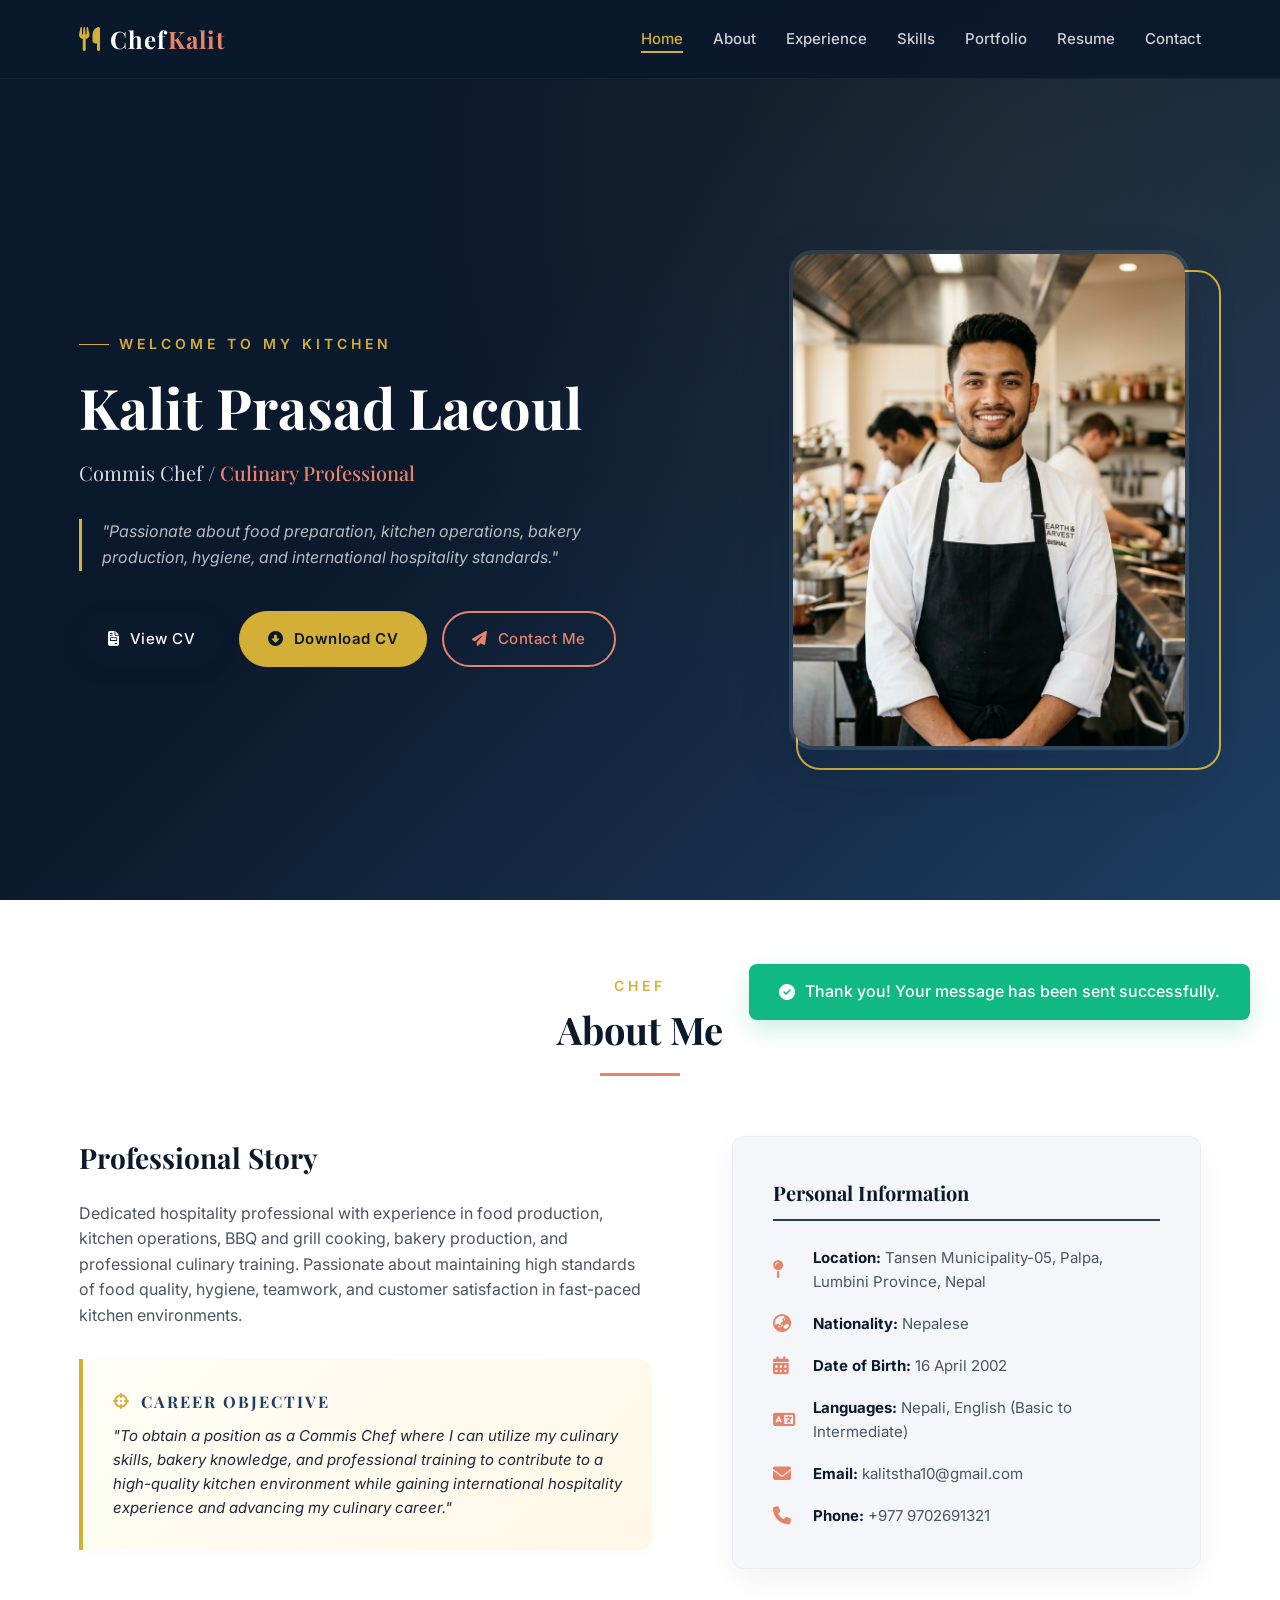
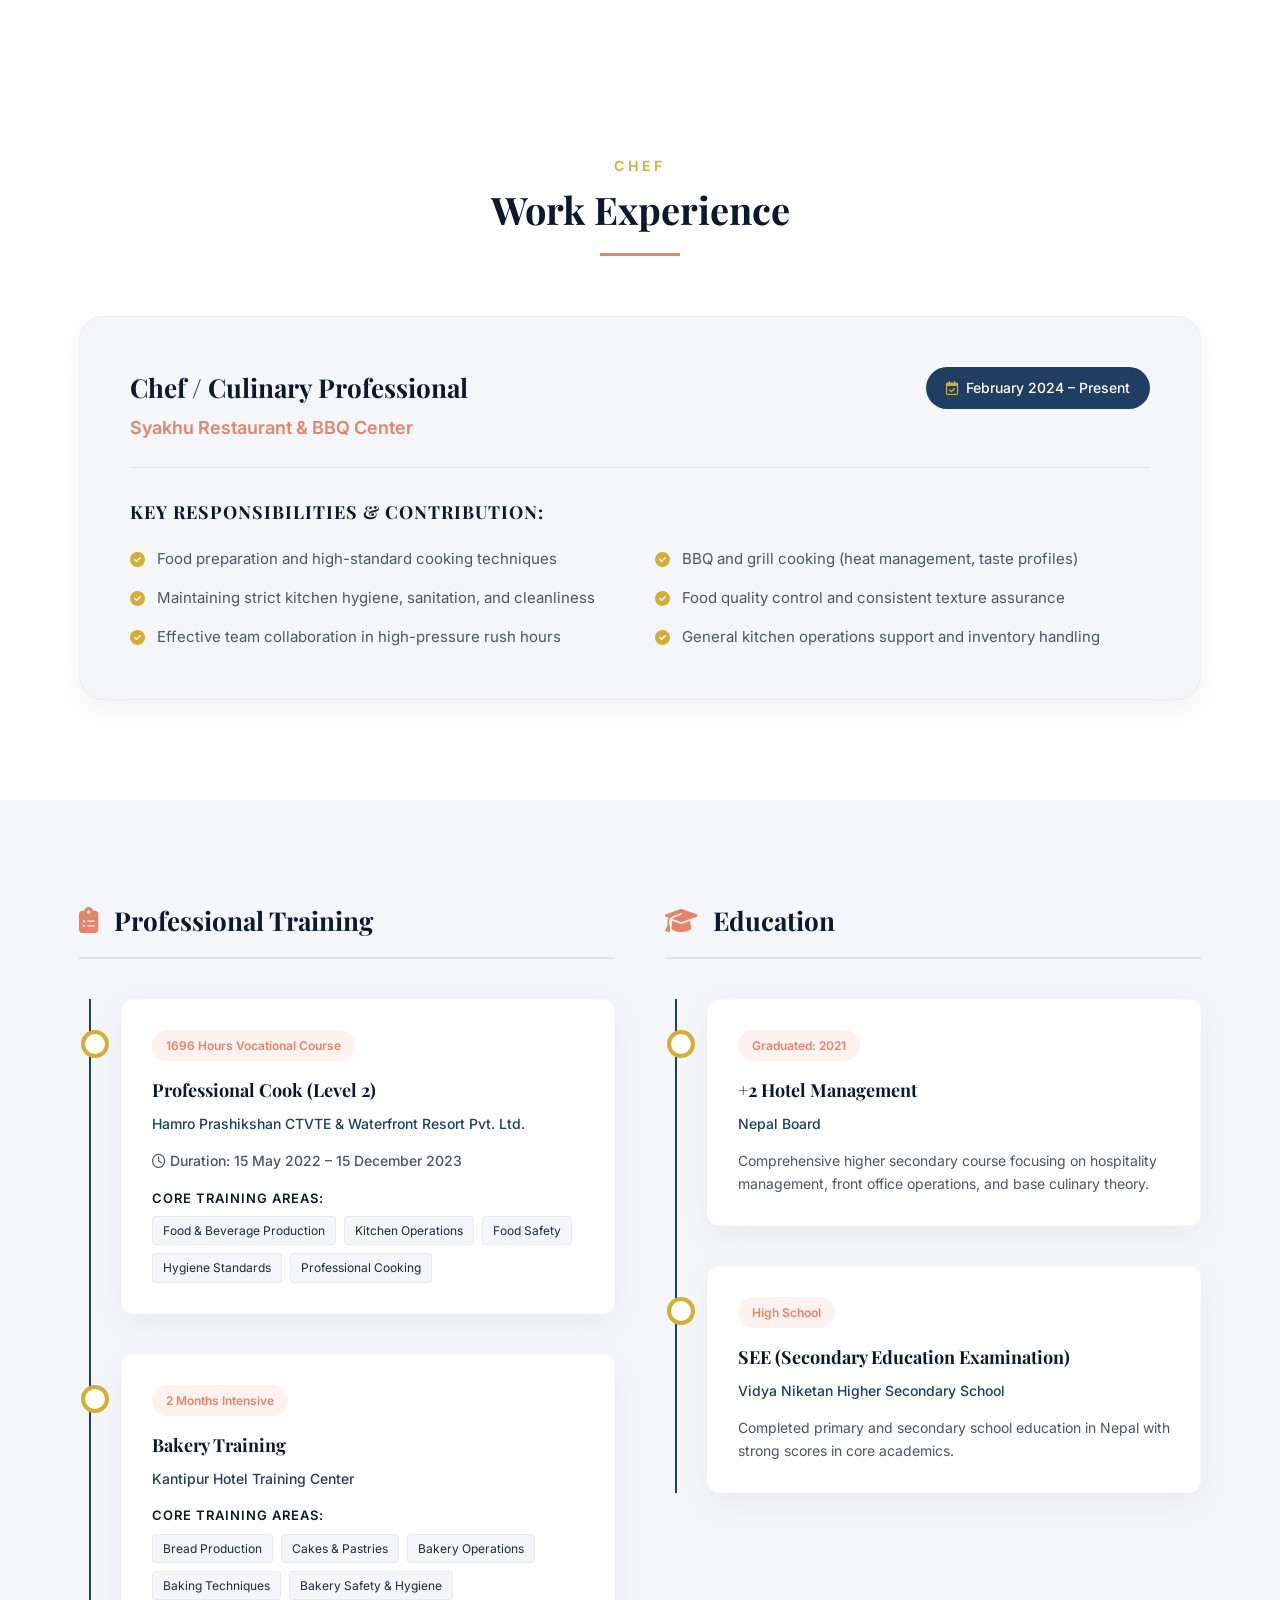
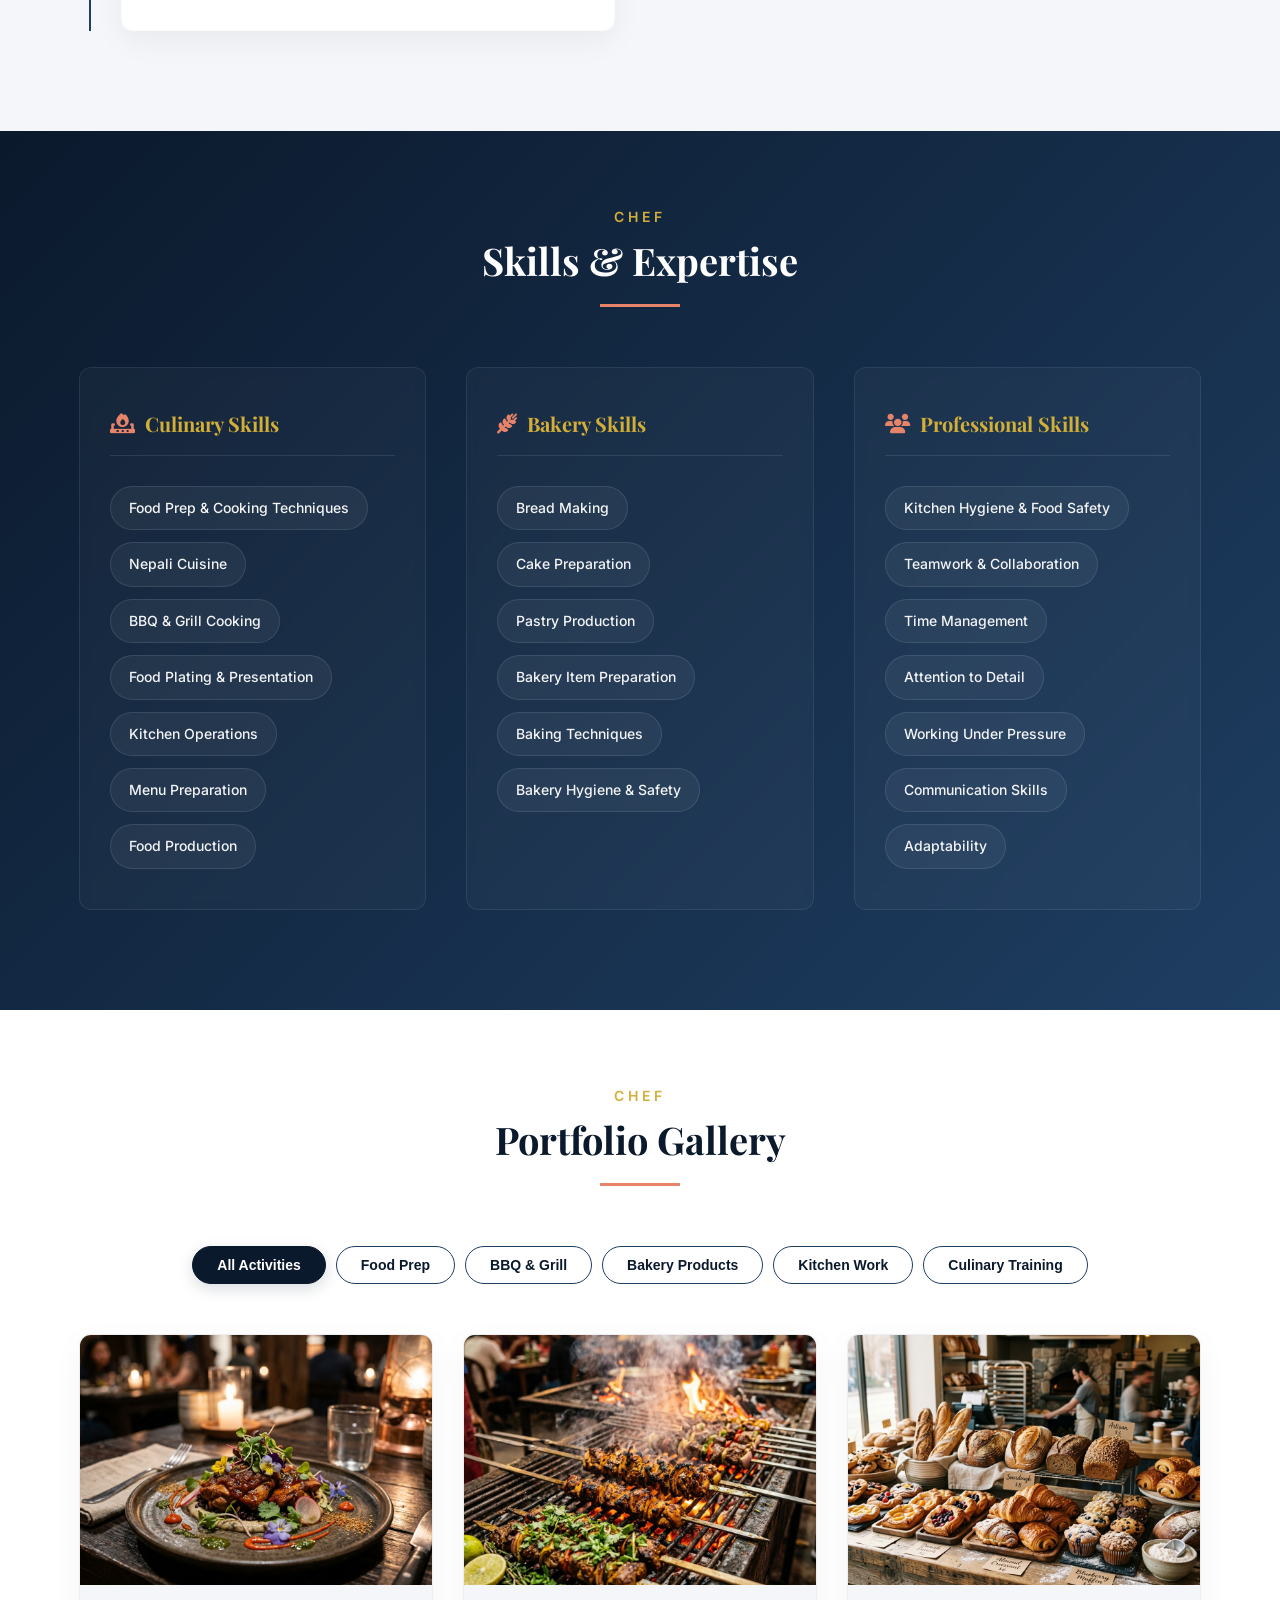
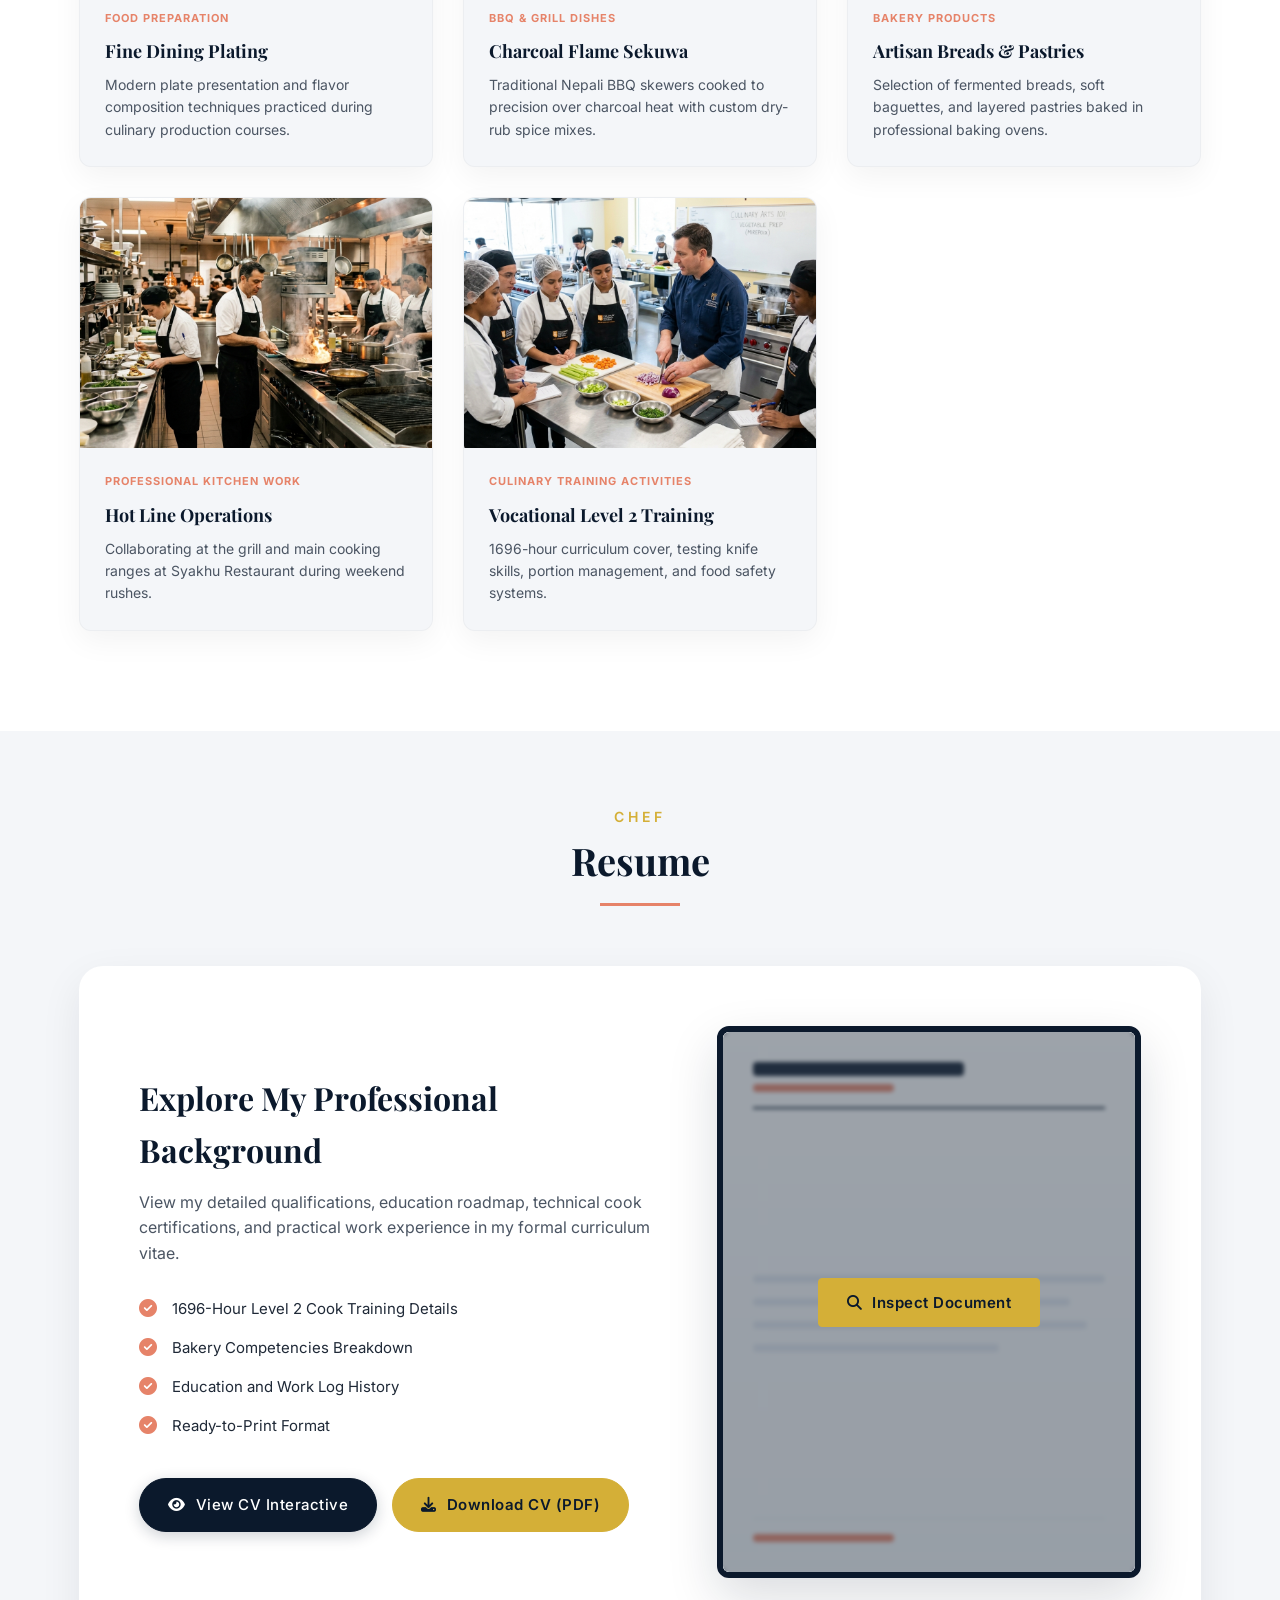
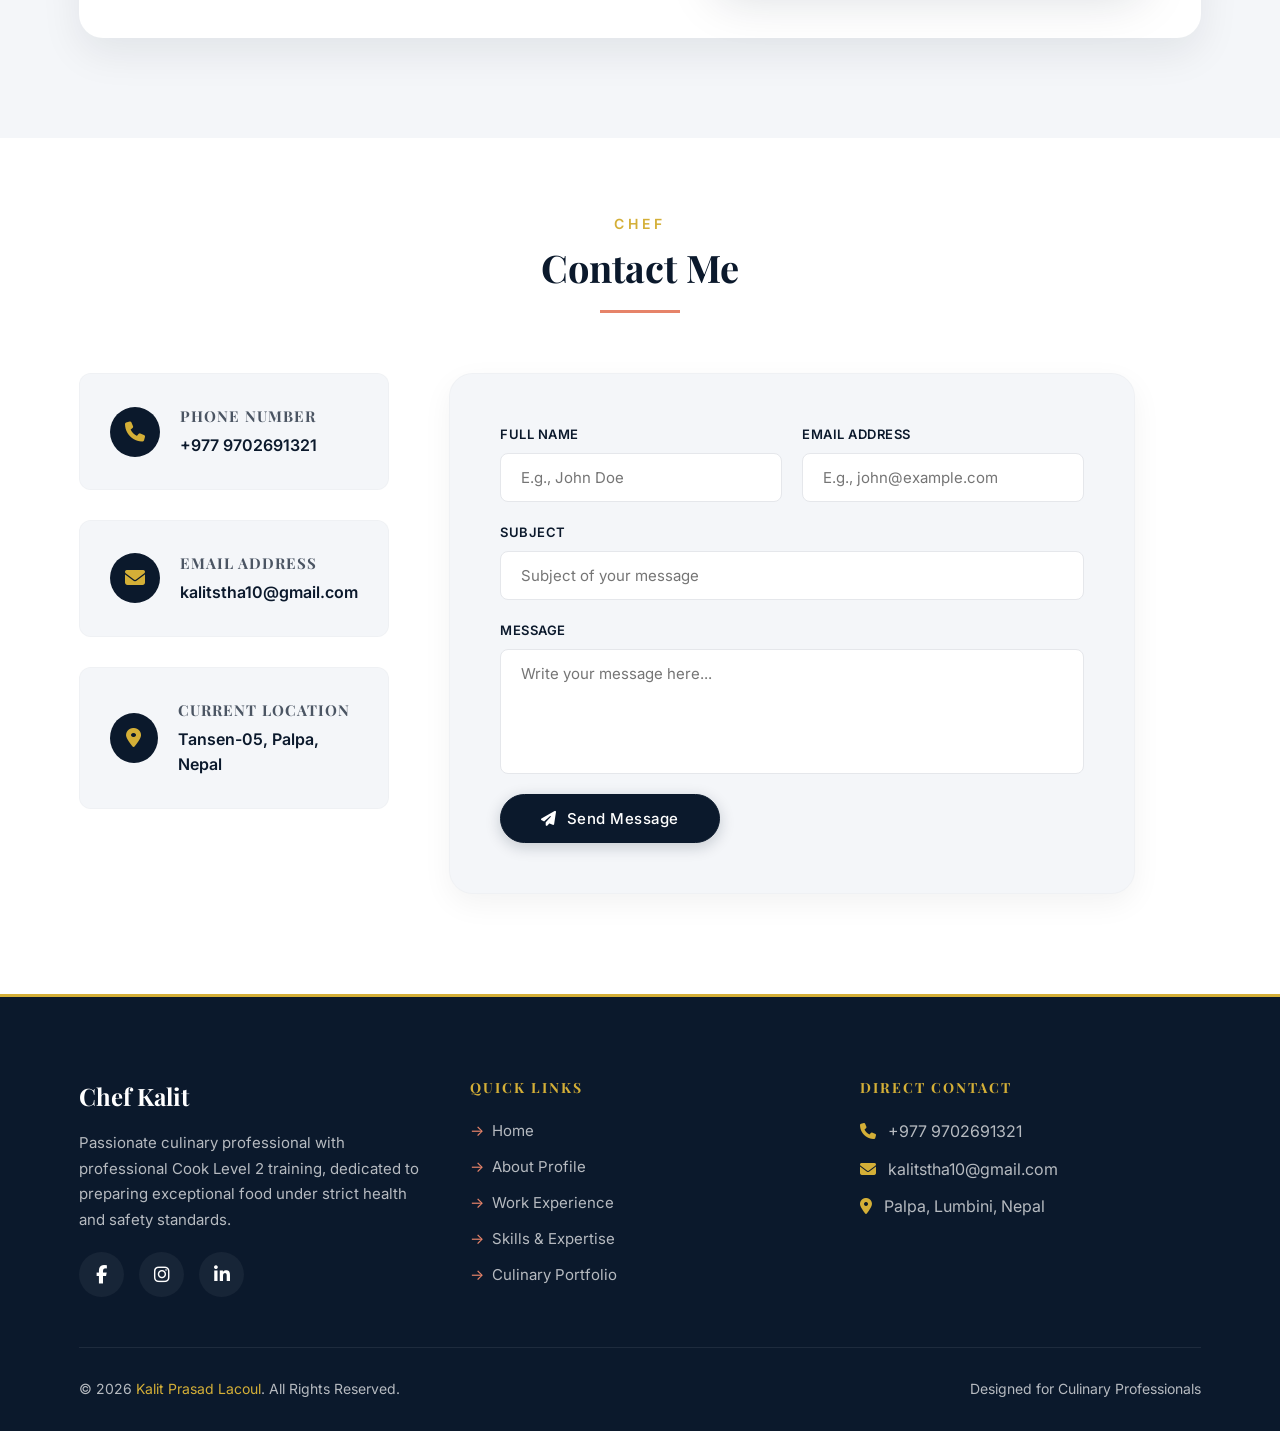
==== index.html @ c0ebe58b "Initial commit - Commis Chef Portfolio website for Kalit Prasad Lacoul" ====
<!DOCTYPE html>
<html lang="en">
<head>
    <meta charset="UTF-8">
    <meta name="viewport" content="width=device-width, initial-scale=1.0">
    <!-- SEO Optimization Meta Tags -->
    <title>Kalit Prasad Lacoul | Commis Chef & Culinary Professional Portfolio</title>
    <meta name="description" content="Official portfolio of Kalit Prasad Lacoul, a professional Commis Chef and Kitchen Trainee based in Nepal. Specialized in kitchen operations, BBQ & grill cooking, bakery production, and international food safety standards.">
    <meta name="keywords" content="Kalit Prasad Lacoul, Commis Chef, Culinary Professional, Kitchen Trainee, Nepal Chef, Bakery Chef, BBQ and Grill, Hamro CTVTE Cook Level 2, Food Safety, Hospitality Nepal">
    <meta name="author" content="Kalit Prasad Lacoul">
    
    <!-- Open Graph for Social Sharing -->
    <meta property="og:title" content="Kalit Prasad Lacoul | Commis Chef Portfolio">
    <meta property="og:description" content="Passionate culinary professional experienced in food production, bakery operations, and kitchen safety. View portfolio and resume.">
    <meta property="og:image" content="assets/chef_portrait.png">
    <meta property="og:type" content="website">

    <!-- Google Fonts -->
    <link rel="preconnect" href="https://fonts.googleapis.com">
    <link rel="preconnect" href="https://fonts.gstatic.com" crossorigin>
    
    <!-- Font Awesome Icons -->
    <link rel="stylesheet" href="https://cdnjs.cloudflare.com/ajax/libs/font-awesome/6.4.0/css/all.min.css">
    
    <!-- Custom CSS -->
    <link rel="stylesheet" href="css/style.css">
</head>
<body>

    <!-- Sticky Navigation Bar -->
    <nav class="navbar" id="navbar">
        <div class="container">
            <a href="#home" class="logo" id="logoLink">
                <i class="fa-solid fa-utensils logo-icon"></i>
                <span class="logo-text">Chef<span>Kalit</span></span>
            </a>
            
            <ul class="nav-menu" id="navMenu">
                <li><a href="#home" class="nav-link active">Home</a></li>
                <li><a href="#about" class="nav-link">About</a></li>
                <li><a href="#experience" class="nav-link">Experience</a></li>
                <li><a href="#skills" class="nav-link">Skills</a></li>
                <li><a href="#portfolio" class="nav-link">Portfolio</a></li>
                <li><a href="#resume" class="nav-link">Resume</a></li>
                <li><a href="#contact" class="nav-link">Contact</a></li>
            </ul>

            <button class="nav-toggle" id="navToggle" aria-label="Toggle Navigation Menu">
                <span></span>
                <span></span>
                <span></span>
            </button>
        </div>
    </nav>

    <!-- Hero Section -->
    <section class="hero-section" id="home">
        <div class="container">
            <div class="hero-grid">
                <div class="hero-content">
                    <span class="hero-tagline">Welcome to my Kitchen</span>
                    <h1>Kalit Prasad Lacoul</h1>
                    <h2 class="hero-subtitle">Commis Chef / <span>Culinary Professional</span></h2>
                    <p class="hero-description">
                        "Passionate about food preparation, kitchen operations, bakery production, hygiene, and international hospitality standards."
                    </p>
                    <div class="btn-group">
                        <button class="btn btn-primary view-cv-btn" id="heroViewCvBtn">
                            <i class="fa-solid fa-file-invoice"></i> View CV
                        </button>
                        <a href="assets/Kalit_Prasad_lacoul_Resume.pdf" class="btn btn-accent" download id="heroDownloadCvBtn">
                            <i class="fa-solid fa-circle-down"></i> Download CV
                        </a>
                        <a href="#contact" class="btn btn-secondary" id="heroContactBtn" style="border-color: var(--accent-orange); color: var(--accent-orange);">
                            <i class="fa-solid fa-paper-plane"></i> Contact Me
                        </a>
                    </div>
                </div>
                <div class="hero-img-wrapper">
                    <div class="hero-img-frame">
                        <img src="assets/chef_portrait.png" alt="Kalit Prasad Lacoul - Commis Chef" id="chefHeroImage">
                    </div>
                    <div class="hero-deco-gold"></div>
                </div>
            </div>
        </div>
    </section>

    <!-- About Me & Objective Section -->
    <section class="about-section section-padding" id="about">
        <div class="container">
            <div class="section-header text-center">
                <h2>About Me</h2>
            </div>
            <div class="about-grid">
                <div class="about-text-content">
                    <h3>Professional Story</h3>
                    <p style="font-size: 16px; color: var(--text-muted); margin-bottom: 20px;">
                        Dedicated hospitality professional with experience in food production, kitchen operations, BBQ and grill cooking, bakery production, and professional culinary training. Passionate about maintaining high standards of food quality, hygiene, teamwork, and customer satisfaction in fast-paced kitchen environments.
                    </p>
                    
                    <!-- Career Objective -->
                    <div class="objective-box" id="careerObjective">
                        <h4><i class="fa-solid fa-crosshairs"></i> Career Objective</h4>
                        <p>
                            "To obtain a position as a Commis Chef where I can utilize my culinary skills, bakery knowledge, and professional training to contribute to a high-quality kitchen environment while gaining international hospitality experience and advancing my culinary career."
                        </p>
                    </div>
                </div>

                <!-- Personal Information Panel -->
                <div class="personal-info-card" id="personalInfoCard">
                    <h4>Personal Information</h4>
                    <ul class="personal-info-list">
                        <li>
                            <i class="fa-solid fa-map-pin"></i>
                            <div>
                                <strong>Location: </strong> 
                                <span>Tansen Municipality-05, Palpa, Lumbini Province, Nepal</span>
                            </div>
                        </li>
                        <li>
                            <i class="fa-solid fa-earth-asia"></i>
                            <div>
                                <strong>Nationality: </strong> 
                                <span>Nepalese</span>
                            </div>
                        </li>
                        <li>
                            <i class="fa-solid fa-calendar-days"></i>
                            <div>
                                <strong>Date of Birth: </strong> 
                                <span>16 April 2002</span>
                            </div>
                        </li>
                        <li>
                            <i class="fa-solid fa-language"></i>
                            <div>
                                <strong>Languages: </strong> 
                                <span>Nepali, English (Basic to Intermediate)</span>
                            </div>
                        </li>
                        <li>
                            <i class="fa-solid fa-envelope"></i>
                            <div>
                                <strong>Email: </strong> 
                                <span><a href="mailto:kalitstha10@gmail.com">kalitstha10@gmail.com</a></span>
                            </div>
                        </li>
                        <li>
                            <i class="fa-solid fa-phone"></i>
                            <div>
                                <strong>Phone: </strong> 
                                <span><a href="tel:+9779702691321">+977 9702691321</a></span>
                            </div>
                        </li>
                    </ul>
                </div>
            </div>
        </div>
    </section>

    <!-- Work Experience Section -->
    <section class="experience-section section-padding" id="experience">
        <div class="container">
            <div class="section-header text-center">
                <h2>Work Experience</h2>
            </div>
            
            <div class="exp-card" id="workExperienceCard">
                <div class="exp-header">
                    <div class="exp-role-info">
                        <h3>Chef / Culinary Professional</h3>
                        <div class="exp-company">Syakhu Restaurant & BBQ Center</div>
                    </div>
                    <div class="exp-date-badge">
                        <i class="fa-regular fa-calendar-check"></i>
                        <span>February 2024 – Present</span>
                    </div>
                </div>
                
                <div class="exp-duties">
                    <h4>Key Responsibilities & Contribution:</h4>
                    <ul class="duties-list">
                        <li>
                            <i class="fa-solid fa-circle-check"></i>
                            <span>Food preparation and high-standard cooking techniques</span>
                        </li>
                        <li>
                            <i class="fa-solid fa-circle-check"></i>
                            <span>BBQ and grill cooking (heat management, taste profiles)</span>
                        </li>
                        <li>
                            <i class="fa-solid fa-circle-check"></i>
                            <span>Maintaining strict kitchen hygiene, sanitation, and cleanliness</span>
                        </li>
                        <li>
                            <i class="fa-solid fa-circle-check"></i>
                            <span>Food quality control and consistent texture assurance</span>
                        </li>
                        <li>
                            <i class="fa-solid fa-circle-check"></i>
                            <span>Effective team collaboration in high-pressure rush hours</span>
                        </li>
                        <li>
                            <i class="fa-solid fa-circle-check"></i>
                            <span>General kitchen operations support and inventory handling</span>
                        </li>
                    </ul>
                </div>
            </div>
        </div>
    </section>

    <!-- Education & Training Timeline Section -->
    <section class="timeline-section section-padding" id="education-training">
        <div class="container">
            <div class="timeline-grid">
                
                <!-- Training Column -->
                <div class="timeline-column" id="trainingColumn">
                    <h3><i class="fa-solid fa-clipboard-list"></i> Professional Training</h3>
                    <div class="timeline-container">
                        
                        <!-- Training Item 1 -->
                        <div class="timeline-card">
                            <span class="timeline-badge">1696 Hours Vocational Course</span>
                            <h4>Professional Cook (Level 2)</h4>
                            <div class="timeline-subhead">Hamro Prashikshan CTVTE & Waterfront Resort Pvt. Ltd.</div>
                            <div class="timeline-body">
                                <p style="margin-bottom: 12px; font-weight: 500;"><i class="fa-regular fa-clock"></i> Duration: 15 May 2022 – 15 December 2023</p>
                                <div class="training-details-title">Core Training Areas:</div>
                                <div class="training-tags">
                                    <span class="training-tag">Food & Beverage Production</span>
                                    <span class="training-tag">Kitchen Operations</span>
                                    <span class="training-tag">Food Safety</span>
                                    <span class="training-tag">Hygiene Standards</span>
                                    <span class="training-tag">Professional Cooking</span>
                                </div>
                            </div>
                        </div>

                        <!-- Training Item 2 -->
                        <div class="timeline-card">
                            <span class="timeline-badge">2 Months Intensive</span>
                            <h4>Bakery Training</h4>
                            <div class="timeline-subhead">Kantipur Hotel Training Center</div>
                            <div class="timeline-body">
                                <div class="training-details-title">Core Training Areas:</div>
                                <div class="training-tags">
                                    <span class="training-tag">Bread Production</span>
                                    <span class="training-tag">Cakes & Pastries</span>
                                    <span class="training-tag">Bakery Operations</span>
                                    <span class="training-tag">Baking Techniques</span>
                                    <span class="training-tag">Bakery Safety & Hygiene</span>
                                </div>
                            </div>
                        </div>

                    </div>
                </div>

                <!-- Education Column -->
                <div class="timeline-column" id="educationColumn">
                    <h3><i class="fa-solid fa-graduation-cap"></i> Education</h3>
                    <div class="timeline-container">
                        
                        <!-- Education Item 1 -->
                        <div class="timeline-card">
                            <span class="timeline-badge">Graduated: 2021</span>
                            <h4>+2 Hotel Management</h4>
                            <div class="timeline-subhead">Nepal Board</div>
                            <div class="timeline-body">
                                Comprehensive higher secondary course focusing on hospitality management, front office operations, and base culinary theory.
                            </div>
                        </div>

                        <!-- Education Item 2 -->
                        <div class="timeline-card">
                            <span class="timeline-badge">High School</span>
                            <h4>SEE (Secondary Education Examination)</h4>
                            <div class="timeline-subhead">Vidya Niketan Higher Secondary School</div>
                            <div class="timeline-body">
                                Completed primary and secondary school education in Nepal with strong scores in core academics.
                            </div>
                        </div>

                    </div>
                </div>

            </div>
        </div>
    </section>

    <!-- Skills Section -->
    <section class="skills-section section-padding" id="skills">
        <div class="container">
            <div class="section-header text-center">
                <h2>Skills & Expertise</h2>
            </div>
            
            <div class="skills-container" id="skillsContainer">
                
                <!-- Culinary Skills -->
                <div class="skills-column">
                    <h3><i class="fa-solid fa-fire-burner"></i> Culinary Skills</h3>
                    <div class="skills-tag-grid">
                        <span class="skill-tag">Food Prep & Cooking Techniques</span>
                        <span class="skill-tag">Nepali Cuisine</span>
                        <span class="skill-tag">BBQ & Grill Cooking</span>
                        <span class="skill-tag">Food Plating & Presentation</span>
                        <span class="skill-tag">Kitchen Operations</span>
                        <span class="skill-tag">Menu Preparation</span>
                        <span class="skill-tag">Food Production</span>
                    </div>
                </div>

                <!-- Bakery Skills -->
                <div class="skills-column">
                    <h3><i class="fa-solid fa-wheat-awn"></i> Bakery Skills</h3>
                    <div class="skills-tag-grid">
                        <span class="skill-tag">Bread Making</span>
                        <span class="skill-tag">Cake Preparation</span>
                        <span class="skill-tag">Pastry Production</span>
                        <span class="skill-tag">Bakery Item Preparation</span>
                        <span class="skill-tag">Baking Techniques</span>
                        <span class="skill-tag">Bakery Hygiene & Safety</span>
                    </div>
                </div>

                <!-- Professional Skills -->
                <div class="skills-column">
                    <h3><i class="fa-solid fa-users"></i> Professional Skills</h3>
                    <div class="skills-tag-grid">
                        <span class="skill-tag">Kitchen Hygiene & Food Safety</span>
                        <span class="skill-tag">Teamwork & Collaboration</span>
                        <span class="skill-tag">Time Management</span>
                        <span class="skill-tag">Attention to Detail</span>
                        <span class="skill-tag">Working Under Pressure</span>
                        <span class="skill-tag">Communication Skills</span>
                        <span class="skill-tag">Adaptability</span>
                    </div>
                </div>

            </div>
        </div>
    </section>

    <!-- Portfolio Gallery Section -->
    <section class="portfolio-section section-padding" id="portfolio">
        <div class="container">
            <div class="section-header text-center">
                <h2>Portfolio Gallery</h2>
            </div>
            
            <!-- Category Filters -->
            <div class="portfolio-filter-buttons" id="portfolioFilter">
                <button class="filter-btn active" data-filter="all">All Activities</button>
                <button class="filter-btn" data-filter="food-prep">Food Prep</button>
                <button class="filter-btn" data-filter="bbq-grill">BBQ & Grill</button>
                <button class="filter-btn" data-filter="bakery">Bakery Products</button>
                <button class="filter-btn" data-filter="kitchen-work">Kitchen Work</button>
                <button class="filter-btn" data-filter="training">Culinary Training</button>
            </div>

            <!-- Portfolio Cards Grid -->
            <div class="portfolio-grid" id="portfolioGrid">
                
                <!-- Card 1: Food Prep -->
                <div class="portfolio-card" data-category="food-prep">
                    <div class="portfolio-img-container">
                        <img src="assets/food_prep.png" alt="Gourmet dish plating demonstration">
                        <div class="portfolio-img-overlay">
                            <a href="#" class="lightbox-trigger"><i class="fa-solid fa-magnifying-glass-plus"></i></a>
                        </div>
                    </div>
                    <div class="portfolio-info">
                        <span class="portfolio-category-badge">Food Preparation</span>
                        <h4>Fine Dining Plating</h4>
                        <p>Modern plate presentation and flavor composition techniques practiced during culinary production courses.</p>
                    </div>
                </div>

                <!-- Card 2: BBQ & Grill -->
                <div class="portfolio-card" data-category="bbq-grill">
                    <div class="portfolio-img-container">
                        <img src="assets/bbq_grill.png" alt="Grilling skewers on open charcoal fire">
                        <div class="portfolio-img-overlay">
                            <a href="#" class="lightbox-trigger"><i class="fa-solid fa-magnifying-glass-plus"></i></a>
                        </div>
                    </div>
                    <div class="portfolio-info">
                        <span class="portfolio-category-badge">BBQ & Grill Dishes</span>
                        <h4>Charcoal Flame Sekuwa</h4>
                        <p>Traditional Nepali BBQ skewers cooked to precision over charcoal heat with custom dry-rub spice mixes.</p>
                    </div>
                </div>

                <!-- Card 3: Bakery Products -->
                <div class="portfolio-card" data-category="bakery">
                    <div class="portfolio-img-container">
                        <img src="assets/bakery.png" alt="Fresh artisan bread selection">
                        <div class="portfolio-img-overlay">
                            <a href="#" class="lightbox-trigger"><i class="fa-solid fa-magnifying-glass-plus"></i></a>
                        </div>
                    </div>
                    <div class="portfolio-info">
                        <span class="portfolio-category-badge">Bakery Products</span>
                        <h4>Artisan Breads & Pastries</h4>
                        <p>Selection of fermented breads, soft baguettes, and layered pastries baked in professional baking ovens.</p>
                    </div>
                </div>

                <!-- Card 4: Kitchen Work -->
                <div class="portfolio-card" data-category="kitchen-work">
                    <div class="portfolio-img-container">
                        <img src="assets/kitchen_work.png" alt="Chefs working in commercial kitchen">
                        <div class="portfolio-img-overlay">
                            <a href="#" class="lightbox-trigger"><i class="fa-solid fa-magnifying-glass-plus"></i></a>
                        </div>
                    </div>
                    <div class="portfolio-info">
                        <span class="portfolio-category-badge">Professional Kitchen Work</span>
                        <h4>Hot Line Operations</h4>
                        <p>Collaborating at the grill and main cooking ranges at Syakhu Restaurant during weekend rushes.</p>
                    </div>
                </div>

                <!-- Card 5: Culinary Training -->
                <div class="portfolio-card" data-category="training">
                    <div class="portfolio-img-container">
                        <img src="assets/training.png" alt="Culinary instruction and training session">
                        <div class="portfolio-img-overlay">
                            <a href="#" class="lightbox-trigger"><i class="fa-solid fa-magnifying-glass-plus"></i></a>
                        </div>
                    </div>
                    <div class="portfolio-info">
                        <span class="portfolio-category-badge">Culinary Training Activities</span>
                        <h4>Vocational Level 2 Training</h4>
                        <p>1696-hour curriculum cover, testing knife skills, portion management, and food safety systems.</p>
                    </div>
                </div>

            </div>
        </div>
    </section>

    <!-- Resume Section -->
    <section class="resume-section section-padding" id="resume">
        <div class="container">
            <div class="section-header text-center">
                <h2>Resume</h2>
            </div>
            
            <div class="resume-card" id="resumeCTA">
                <div class="resume-promo-text">
                    <h3>Explore My Professional Background</h3>
                    <p>
                        View my detailed qualifications, education roadmap, technical cook certifications, and practical work experience in my formal curriculum vitae.
                    </p>
                    <ul class="resume-promo-bullets">
                        <li><i class="fa-solid fa-circle-check"></i> 1696-Hour Level 2 Cook Training Details</li>
                        <li><i class="fa-solid fa-circle-check"></i> Bakery Competencies Breakdown</li>
                        <li><i class="fa-solid fa-circle-check"></i> Education and Work Log History</li>
                        <li><i class="fa-solid fa-circle-check"></i> Ready-to-Print Format</li>
                    </ul>
                    <div class="btn-group">
                        <button class="btn btn-primary view-cv-btn" id="resumeViewBtn">
                            <i class="fa-solid fa-eye"></i> View CV Interactive
                        </button>
                        <a href="assets/Kalit_Prasad_lacoul_Resume.pdf" class="btn btn-accent" download id="resumeDownloadBtn">
                            <i class="fa-solid fa-download"></i> Download CV (PDF)
                        </a>
                    </div>
                </div>
                <div class="resume-mockup-wrapper">
                    <div class="resume-mockup-bg">
                        <div class="mockup-header">
                            <div class="line-large"></div>
                            <div class="line-small"></div>
                        </div>
                        <div class="mockup-body">
                            <div class="mockup-body-line"></div>
                            <div class="mockup-body-line"></div>
                            <div class="mockup-body-line"></div>
                            <div class="mockup-body-line"></div>
                        </div>
                        <div class="mockup-header" style="border-top: 1px solid #E2E8F0; border-bottom: none; padding-top:15px; padding-bottom:0;">
                            <div class="line-small"></div>
                        </div>
                    </div>
                    <div class="resume-mockup-overlay">
                        <button class="btn btn-accent view-cv-btn" style="border-radius: 4px;" id="resumeOverlayViewBtn">
                            <i class="fa-solid fa-magnifying-glass"></i> Inspect Document
                        </button>
                    </div>
                </div>
            </div>
        </div>
    </section>

    <!-- Contact Section -->
    <section class="contact-section section-padding" id="contact">
        <div class="container">
            <div class="section-header text-center">
                <h2>Contact Me</h2>
            </div>
            
            <div class="contact-grid">
                
                <!-- Contact info cards panel -->
                <div class="contact-info-panel" id="contactInfoPanel">
                    
                    <div class="contact-card">
                        <div class="contact-icon-box"><i class="fa-solid fa-phone"></i></div>
                        <div class="contact-details">
                            <h4>Phone Number</h4>
                            <p><a href="tel:+9779702691321">+977 9702691321</a></p>
                        </div>
                    </div>

                    <div class="contact-card">
                        <div class="contact-icon-box"><i class="fa-solid fa-envelope"></i></div>
                        <div class="contact-details">
                            <h4>Email Address</h4>
                            <p><a href="mailto:kalitstha10@gmail.com">kalitstha10@gmail.com</a></p>
                        </div>
                    </div>

                    <div class="contact-card">
                        <div class="contact-icon-box"><i class="fa-solid fa-location-dot"></i></div>
                        <div class="contact-details">
                            <h4>Current Location</h4>
                            <p>Tansen-05, Palpa, Nepal</p>
                        </div>
                    </div>

                </div>

                <!-- Contact Form Wrapper -->
                <div class="contact-form-wrapper" id="contactFormWrapper">
                    <form class="contact-form" id="contactForm">
                        <div class="form-row">
                            <div class="form-group">
                                <label for="formName">Full Name</label>
                                <input type="text" id="formName" name="name" class="form-control" placeholder="E.g., John Doe" required>
                            </div>
                            <div class="form-group">
                                <label for="formEmail">Email Address</label>
                                <input type="email" id="formEmail" name="email" class="form-control" placeholder="E.g., john@example.com" required>
                            </div>
                        </div>
                        <div class="form-group">
                            <label for="formSubject">Subject</label>
                            <input type="text" id="formSubject" name="subject" class="form-control" placeholder="Subject of your message" required>
                        </div>
                        <div class="form-group">
                            <label for="formMessage">Message</label>
                            <textarea id="formMessage" name="message" class="form-control" rows="5" placeholder="Write your message here..." required></textarea>
                        </div>
                        <button type="submit" class="btn btn-primary" style="align-self: flex-start; padding: 14px 40px;" id="formSubmitBtn">
                            <i class="fa-solid fa-paper-plane"></i> Send Message
                        </button>
                    </form>
                </div>

            </div>
        </div>
    </section>

    <!-- Footer -->
    <footer class="footer">
        <div class="container">
            <div class="footer-grid">
                
                <!-- Col 1: Bio -->
                <div class="footer-col footer-about" id="footerColAbout">
                    <h3>Chef Kalit</h3>
                    <p style="margin-bottom: 20px;">
                        Passionate culinary professional with professional Cook Level 2 training, dedicated to preparing exceptional food under strict health and safety standards.
                    </p>
                    <div class="footer-social-links">
                        <a href="https://www.facebook.com/kalit.chrestha" class="social-icon" target="_blank" aria-label="Facebook"><i class="fa-brands fa-facebook-f"></i></a>
                        <a href="https://www.instagram.com/official_kaalitlacoul?utm_source=ig_web_button_share_sheet&igsh=ZDNlZDc0MzIxNw==" class="social-icon" target="_blank" aria-label="Instagram"><i class="fa-brands fa-instagram"></i></a>
                        <a href="https://linkedin.com" class="social-icon" target="_blank" aria-label="LinkedIn"><i class="fa-brands fa-linkedin-in"></i></a>
                    </div>
                </div>

                <!-- Col 2: Navigation Links -->
                <div class="footer-col" id="footerColLinks">
                    <h4>Quick Links</h4>
                    <ul class="footer-links-list">
                        <li><a href="#home">Home</a></li>
                        <li><a href="#about">About Profile</a></li>
                        <li><a href="#experience">Work Experience</a></li>
                        <li><a href="#skills">Skills & Expertise</a></li>
                        <li><a href="#portfolio">Culinary Portfolio</a></li>
                    </ul>
                </div>

                <!-- Col 3: Contact Info Summary -->
                <div class="footer-col" id="footerColContact">
                    <h4>Direct Contact</h4>
                    <p style="margin-bottom: 12px;"><i class="fa-solid fa-phone" style="color: var(--accent-gold); margin-right: 8px;"></i> +977 9702691321</p>
                    <p style="margin-bottom: 12px;"><i class="fa-solid fa-envelope" style="color: var(--accent-gold); margin-right: 8px;"></i> kalitstha10@gmail.com</p>
                    <p style="margin-bottom: 12px;"><i class="fa-solid fa-location-dot" style="color: var(--accent-gold); margin-right: 8px;"></i> Palpa, Lumbini, Nepal</p>
                </div>

            </div>
            
            <!-- Bottom Bar -->
            <div class="footer-copyright">
                <p>&copy; 2026 <span>Kalit Prasad Lacoul</span>. All Rights Reserved.</p>
                <p>Designed for Culinary Professionals</p>
            </div>
        </div>
    </footer>

    <!-- Interactive CV Modal -->
    <div class="modal-overlay" id="cvModal">
        <div class="modal-content-wrapper">
            <div class="modal-header">
                <h3>Curriculum Vitae - Kalit Prasad Lacoul</h3>
                <button class="modal-close-btn" id="closeCvModal" aria-label="Close CV Modal">&times;</button>
            </div>
            <div class="modal-body">
                <iframe src="assets/Kalit_Prasad_lacoul_Resume.pdf" title="CV Resume Viewer"></iframe>
            </div>
        </div>
    </div>

    <!-- Lightbox Modal -->
    <div class="lightbox-modal" id="lightboxModal">
        <span class="lightbox-close">&times;</span>
        <div class="lightbox-content">
            <img src="" alt="" class="lightbox-image">
            <div class="lightbox-caption"></div>
        </div>
    </div>

    <!-- Custom Success Toast Notification -->
    <div class="toast-msg" id="toastMessage">
        <i class="fa-solid fa-circle-check"></i>
        <span>Thank you! Your message has been sent successfully.</span>
    </div>

    <!-- JavaScript Execution -->
    <script src="js/main.js"></script>
</body>
</html>
---- css/style.css ----
/* -------------------------------------------------------------
   Kalit Prasad Lacoul - Culinary Portfolio CSS Stylesheet
   ------------------------------------------------------------- */

/* Google Fonts Import */
@import url('https://fonts.googleapis.com/css2?family=Inter:wght@300;400;500;600;700&family=Playfair+Display:ital,wght@0,500;0,600;0,700;1,400&display=swap');

/* CSS Variables & Design Tokens */
:root {
    --primary-color: #0B192C;     /* Deep Navy Blue */
    --secondary-color: #1E3E62;   /* Slate Blue */
    --accent-gold: #D4AF37;       /* Elegant Gold Accent */
    --accent-orange: #E68369;     /* Warm Terracotta Accent */
    --bg-light: #F4F6F9;          /* Light Creamy/Gray Background */
    --bg-white: #FFFFFF;
    --text-dark: #1F2937;         /* Deep Charcoal for readability */
    --text-muted: #4B5563;        /* Soft Gray for secondary text */
    --text-light: #F3F4F6;
    --transition-smooth: all 0.4s cubic-bezier(0.16, 1, 0.3, 1);
    --border-radius-sm: 6px;
    --border-radius-md: 12px;
    --border-radius-lg: 24px;
    --box-shadow-soft: 0 10px 30px rgba(0, 0, 0, 0.05);
    --box-shadow-medium: 0 15px 40px rgba(11, 25, 44, 0.08);
    --box-shadow-hard: 0 20px 50px rgba(11, 25, 44, 0.15);
    --font-heading: 'Playfair Display', serif;
    --font-body: 'Inter', sans-serif;
}

/* Base Styles & Reset */
* {
    margin: 0;
    padding: 0;
    box-sizing: border-box;
    scroll-behavior: smooth;
}

body {
    font-family: var(--font-body);
    background-color: var(--bg-light);
    color: var(--text-dark);
    line-height: 1.6;
    overflow-x: hidden;
}

h1, h2, h3, h4, h5, h6 {
    font-family: var(--font-heading);
    color: var(--primary-color);
    font-weight: 700;
}

a {
    text-decoration: none;
    color: inherit;
    transition: var(--transition-smooth);
}

ul {
    list-style: none;
}

img {
    max-width: 100%;
    height: auto;
    display: block;
}

/* Custom Scrollbar */
::-webkit-scrollbar {
    width: 8px;
}

::-webkit-scrollbar-track {
    background: var(--bg-light);
}

::-webkit-scrollbar-thumb {
    background: var(--secondary-color);
    border-radius: var(--border-radius-sm);
}

::-webkit-scrollbar-thumb:hover {
    background: var(--accent-orange);
}

/* Layout Utilities */
.container {
    width: 90%;
    max-width: 1200px;
    margin: 0 auto;
    padding: 0 15px;
}

.section-padding {
    padding: 100px 0;
}

.text-center {
    text-align: center;
}

/* Common Section Headers */
.section-header {
    margin-bottom: 60px;
    position: relative;
}

.section-header h2 {
    font-size: 38px;
    position: relative;
    display: inline-block;
    padding-bottom: 15px;
}

.section-header h2::after {
    content: '';
    position: absolute;
    bottom: 0;
    left: 50%;
    transform: translateX(-50%);
    width: 80px;
    height: 3px;
    background: var(--accent-orange);
}

.section-header h2::before {
    content: 'Chef';
    position: absolute;
    top: -25px;
    left: 50%;
    transform: translateX(-50%);
    font-family: var(--font-body);
    font-size: 14px;
    text-transform: uppercase;
    letter-spacing: 4px;
    color: var(--accent-gold);
    font-weight: 600;
}

/* Buttons Styling */
.btn-group {
    display: flex;
    flex-wrap: wrap;
    gap: 15px;
}

.btn {
    display: inline-flex;
    align-items: center;
    justify-content: center;
    gap: 10px;
    padding: 14px 28px;
    font-size: 15px;
    font-weight: 500;
    border-radius: 50px;
    transition: var(--transition-smooth);
    cursor: pointer;
    font-family: var(--font-body);
    letter-spacing: 0.5px;
}

.btn-primary {
    background-color: var(--primary-color);
    color: var(--bg-white);
    border: 1px solid var(--primary-color);
    box-shadow: 0 4px 15px rgba(11, 25, 44, 0.2);
}

.btn-primary:hover {
    background-color: var(--accent-orange);
    border-color: var(--accent-orange);
    transform: translateY(-3px);
    box-shadow: 0 8px 25px rgba(230, 131, 105, 0.4);
}

.btn-secondary {
    background-color: transparent;
    color: var(--primary-color);
    border: 2px solid var(--primary-color);
}

.btn-secondary:hover {
    background-color: var(--primary-color);
    color: var(--bg-white);
    transform: translateY(-3px);
}

.btn-accent {
    background-color: var(--accent-gold);
    color: var(--primary-color);
    border: 1px solid var(--accent-gold);
    font-weight: 600;
}

.btn-accent:hover {
    background-color: var(--primary-color);
    color: var(--accent-gold);
    border-color: var(--primary-color);
    transform: translateY(-3px);
}

/* Navigation Bar */
.navbar {
    position: fixed;
    top: 0;
    left: 0;
    width: 100%;
    z-index: 1000;
    background-color: rgba(11, 25, 44, 0.95);
    border-bottom: 1px solid rgba(255, 255, 255, 0.05);
    backdrop-filter: blur(10px);
    transition: var(--transition-smooth);
    padding: 20px 0;
}

.navbar.scrolled {
    padding: 12px 0;
    background-color: var(--primary-color);
    box-shadow: 0 10px 30px rgba(0, 0, 0, 0.15);
}

.navbar .container {
    display: flex;
    justify-content: space-between;
    align-items: center;
}

.logo {
    display: flex;
    align-items: center;
    gap: 10px;
}

.logo-icon {
    font-size: 24px;
    color: var(--accent-gold);
}

.logo-text {
    font-family: var(--font-heading);
    font-size: 24px;
    font-weight: 700;
    color: var(--bg-white);
    letter-spacing: 1px;
}

.logo-text span {
    color: var(--accent-orange);
}

.nav-menu {
    display: flex;
    align-items: center;
    gap: 30px;
}

.nav-link {
    color: rgba(255, 255, 255, 0.8);
    font-weight: 500;
    font-size: 15px;
    position: relative;
    padding: 5px 0;
}

.nav-link:hover,
.nav-link.active {
    color: var(--accent-gold);
}

.nav-link::after {
    content: '';
    position: absolute;
    bottom: 0;
    left: 0;
    width: 0;
    height: 2px;
    background-color: var(--accent-gold);
    transition: var(--transition-smooth);
}

.nav-link:hover::after,
.nav-link.active::after {
    width: 100%;
}

/* Mobile Nav Toggle */
.nav-toggle {
    display: none;
    flex-direction: column;
    gap: 6px;
    cursor: pointer;
    background: none;
    border: none;
    padding: 4px;
}

.nav-toggle span {
    width: 25px;
    height: 2px;
    background-color: var(--bg-white);
    transition: var(--transition-smooth);
}

/* Hero Section */
.hero-section {
    background: linear-gradient(135deg, var(--primary-color) 40%, var(--secondary-color) 100%);
    min-height: 100vh;
    display: flex;
    align-items: center;
    position: relative;
    color: var(--bg-white);
    padding-top: 100px;
    overflow: hidden;
}

.hero-section::before {
    content: '';
    position: absolute;
    top: 0;
    left: 0;
    width: 100%;
    height: 100%;
    background-image: radial-gradient(circle at 80% 20%, rgba(212, 175, 55, 0.08) 0%, transparent 50%);
    pointer-events: none;
}

.hero-grid {
    display: grid;
    grid-template-columns: 1.2fr 0.8fr;
    gap: 60px;
    align-items: center;
}

.hero-content {
    animation: fadeInUp 1s cubic-bezier(0.16, 1, 0.3, 1) forwards;
}

.hero-tagline {
    font-size: 14px;
    color: var(--accent-gold);
    text-transform: uppercase;
    letter-spacing: 4px;
    margin-bottom: 20px;
    font-weight: 600;
    display: flex;
    align-items: center;
    gap: 10px;
}

.hero-tagline::before {
    content: '';
    width: 30px;
    height: 1px;
    background-color: var(--accent-gold);
}

.hero-content h1 {
    font-size: 56px;
    color: var(--bg-white);
    line-height: 1.1;
    margin-bottom: 20px;
}

.hero-subtitle {
    font-size: 20px;
    color: rgba(255, 255, 255, 0.85);
    margin-bottom: 30px;
    font-weight: 300;
}

.hero-subtitle span {
    color: var(--accent-orange);
    font-weight: 500;
}

.hero-description {
    font-size: 16px;
    color: rgba(255, 255, 255, 0.7);
    margin-bottom: 40px;
    max-width: 580px;
    font-style: italic;
    border-left: 3px solid var(--accent-gold);
    padding-left: 20px;
}

.hero-img-wrapper {
    position: relative;
    display: flex;
    justify-content: center;
    animation: fadeInRight 1.2s cubic-bezier(0.16, 1, 0.3, 1) forwards;
}

.hero-img-frame {
    width: 100%;
    max-width: 400px;
    aspect-ratio: 4 / 5;
    border-radius: var(--border-radius-lg);
    overflow: hidden;
    position: relative;
    box-shadow: var(--box-shadow-hard);
    border: 4px solid rgba(255, 255, 255, 0.1);
}

.hero-img-frame img {
    width: 100%;
    height: 100%;
    object-fit: cover;
    transition: var(--transition-smooth);
}

.hero-img-wrapper:hover .hero-img-frame img {
    transform: scale(1.05);
}

/* Framing Deco Shapes */
.hero-deco-gold {
    position: absolute;
    width: 100%;
    height: 100%;
    border: 2px solid var(--accent-gold);
    border-radius: var(--border-radius-lg);
    top: 20px;
    left: 20px;
    z-index: -1;
    transition: var(--transition-smooth);
}

.hero-img-wrapper:hover .hero-deco-gold {
    transform: translate(-10px, -10px);
}

/* About & Career Objective Section */
.about-section {
    background-color: var(--bg-white);
}

.about-grid {
    display: grid;
    grid-template-columns: 1.1fr 0.9fr;
    gap: 80px;
    align-items: flex-start;
}

.about-text-content h3 {
    font-size: 28px;
    margin-bottom: 20px;
    color: var(--primary-color);
}

.objective-box {
    background: linear-gradient(135deg, #FFFDF6 0%, #FFF8E7 100%);
    border-left: 4px solid var(--accent-gold);
    padding: 30px;
    border-radius: 0 var(--border-radius-md) var(--border-radius-md) 0;
    margin: 30px 0;
    box-shadow: 0 5px 15px rgba(212, 175, 55, 0.05);
}

.objective-box h4 {
    font-size: 16px;
    text-transform: uppercase;
    letter-spacing: 2px;
    color: var(--secondary-color);
    margin-bottom: 10px;
    display: flex;
    align-items: center;
    gap: 10px;
}

.objective-box h4 i {
    color: var(--accent-gold);
}

.objective-box p {
    font-size: 15px;
    font-style: italic;
    color: var(--text-dark);
}

.personal-info-card {
    background-color: var(--bg-light);
    padding: 40px;
    border-radius: var(--border-radius-md);
    box-shadow: var(--box-shadow-soft);
    border: 1px solid rgba(0, 0, 0, 0.03);
}

.personal-info-card h4 {
    font-size: 20px;
    margin-bottom: 25px;
    border-bottom: 2px solid var(--secondary-color);
    padding-bottom: 10px;
    display: flex;
    align-items: center;
    gap: 10px;
}

.personal-info-list {
    display: flex;
    flex-direction: column;
    gap: 18px;
}

.personal-info-list li {
    display: grid;
    grid-template-columns: 40px 1fr;
    align-items: center;
    font-size: 15px;
}

.personal-info-list li i {
    font-size: 18px;
    color: var(--accent-orange);
}

.personal-info-list li strong {
    color: var(--primary-color);
}

.personal-info-list li span {
    color: var(--text-muted);
}

/* Timeline Components (Education & Training) */
.timeline-section {
    background-color: var(--bg-light);
}

.timeline-grid {
    display: grid;
    grid-template-columns: 1fr 1fr;
    gap: 50px;
}

.timeline-column h3 {
    font-size: 26px;
    margin-bottom: 40px;
    display: flex;
    align-items: center;
    gap: 15px;
    border-bottom: 2px solid rgba(30, 62, 98, 0.1);
    padding-bottom: 15px;
}

.timeline-column h3 i {
    color: var(--accent-orange);
}

.timeline-container {
    position: relative;
    border-left: 2px solid var(--secondary-color);
    padding-left: 30px;
    margin-left: 10px;
}

.timeline-card {
    background-color: var(--bg-white);
    padding: 30px;
    border-radius: var(--border-radius-md);
    box-shadow: var(--box-shadow-soft);
    position: relative;
    margin-bottom: 40px;
    border: 1px solid rgba(0, 0, 0, 0.02);
    transition: var(--transition-smooth);
}

.timeline-card:last-child {
    margin-bottom: 0;
}

.timeline-card::before {
    content: '';
    position: absolute;
    left: -41px;
    top: 30px;
    width: 20px;
    height: 20px;
    border-radius: 50%;
    background-color: var(--bg-white);
    border: 4px solid var(--accent-gold);
    transition: var(--transition-smooth);
}

.timeline-card:hover {
    transform: translateY(-5px);
    box-shadow: var(--box-shadow-medium);
    border-color: rgba(230, 131, 105, 0.2);
}

.timeline-card:hover::before {
    background-color: var(--accent-orange);
    border-color: var(--primary-color);
}

.timeline-badge {
    display: inline-block;
    background-color: rgba(230, 131, 105, 0.1);
    color: var(--accent-orange);
    padding: 6px 14px;
    font-size: 12px;
    font-weight: 600;
    border-radius: 50px;
    margin-bottom: 15px;
}

.timeline-card h4 {
    font-size: 18px;
    margin-bottom: 8px;
    color: var(--primary-color);
}

.timeline-subhead {
    font-size: 14px;
    color: var(--secondary-color);
    font-weight: 500;
    margin-bottom: 15px;
}

.timeline-body {
    font-size: 14px;
    color: var(--text-muted);
}

.training-details-title {
    font-weight: 600;
    margin-top: 15px;
    margin-bottom: 8px;
    font-size: 13px;
    text-transform: uppercase;
    letter-spacing: 1px;
    color: var(--primary-color);
}

.training-tags {
    display: flex;
    flex-wrap: wrap;
    gap: 8px;
}

.training-tag {
    background-color: var(--bg-light);
    color: var(--text-dark);
    padding: 4px 10px;
    border-radius: 4px;
    font-size: 12px;
    border: 1px solid rgba(0, 0, 0, 0.05);
}

/* Experience Section */
.experience-section {
    background-color: var(--bg-white);
}

.exp-card {
    background-color: var(--bg-light);
    border-radius: var(--border-radius-lg);
    padding: 50px;
    box-shadow: var(--box-shadow-soft);
    border: 1px solid rgba(0,0,0,0.03);
}

.exp-header {
    display: flex;
    justify-content: space-between;
    align-items: flex-start;
    flex-wrap: wrap;
    gap: 20px;
    border-bottom: 1px solid rgba(0, 0, 0, 0.08);
    padding-bottom: 25px;
    margin-bottom: 30px;
}

.exp-role-info h3 {
    font-size: 26px;
    color: var(--primary-color);
}

.exp-company {
    font-size: 18px;
    color: var(--accent-orange);
    font-weight: 600;
    margin-top: 5px;
}

.exp-date-badge {
    background-color: var(--secondary-color);
    color: var(--bg-white);
    padding: 10px 20px;
    border-radius: 50px;
    font-size: 14px;
    font-weight: 500;
    display: flex;
    align-items: center;
    gap: 8px;
}

.exp-date-badge i {
    color: var(--accent-gold);
}

.exp-duties h4 {
    font-size: 18px;
    margin-bottom: 20px;
    color: var(--primary-color);
    text-transform: uppercase;
    letter-spacing: 1px;
}

.duties-list {
    display: grid;
    grid-template-columns: 1fr 1fr;
    gap: 15px 30px;
}

.duties-list li {
    font-size: 15px;
    color: var(--text-muted);
    display: flex;
    align-items: flex-start;
    gap: 12px;
}

.duties-list li i {
    color: var(--accent-gold);
    margin-top: 5px;
}

/* Skills Section */
.skills-section {
    background: linear-gradient(135deg, var(--primary-color) 0%, var(--secondary-color) 100%);
    color: var(--bg-white);
}

.skills-section .section-header h2 {
    color: var(--bg-white);
}

.skills-container {
    display: grid;
    grid-template-columns: repeat(3, 1fr);
    gap: 40px;
}

.skills-column {
    background-color: rgba(255, 255, 255, 0.03);
    border: 1px solid rgba(255, 255, 255, 0.08);
    border-radius: var(--border-radius-md);
    padding: 40px 30px;
    backdrop-filter: blur(5px);
}

.skills-column h3 {
    font-size: 20px;
    color: var(--accent-gold);
    margin-bottom: 30px;
    border-bottom: 1px solid rgba(255, 255, 255, 0.1);
    padding-bottom: 15px;
    display: flex;
    align-items: center;
    gap: 10px;
}

.skills-column h3 i {
    color: var(--accent-orange);
}

.skills-tag-grid {
    display: flex;
    flex-wrap: wrap;
    gap: 12px;
}

.skill-tag {
    background-color: rgba(255, 255, 255, 0.05);
    color: var(--text-light);
    border: 1px solid rgba(255, 255, 255, 0.1);
    padding: 10px 18px;
    border-radius: 50px;
    font-size: 14px;
    font-weight: 500;
    transition: var(--transition-smooth);
    opacity: 0;
    transform: translateY(15px);
}

.skill-tag.animate {
    opacity: 1;
    transform: translateY(0);
}

.skill-tag:hover {
    background-color: var(--accent-orange);
    color: var(--primary-color);
    border-color: var(--accent-orange);
    transform: translateY(-2px);
    box-shadow: 0 5px 15px rgba(230, 131, 105, 0.25);
}

/* Portfolio Section */
.portfolio-section {
    background-color: var(--bg-white);
}

.portfolio-filter-buttons {
    display: flex;
    justify-content: center;
    flex-wrap: wrap;
    gap: 10px;
    margin-bottom: 50px;
}

.filter-btn {
    background: none;
    border: 1px solid var(--secondary-color);
    color: var(--primary-color);
    padding: 10px 24px;
    border-radius: 50px;
    font-size: 14px;
    font-weight: 600;
    cursor: pointer;
    transition: var(--transition-smooth);
}

.filter-btn:hover,
.filter-btn.active {
    background-color: var(--primary-color);
    color: var(--bg-white);
    border-color: var(--primary-color);
    box-shadow: 0 5px 15px rgba(11, 25, 44, 0.15);
}

.portfolio-grid {
    display: grid;
    grid-template-columns: repeat(3, 1fr);
    gap: 30px;
}

.portfolio-card {
    background-color: var(--bg-light);
    border-radius: var(--border-radius-md);
    overflow: hidden;
    box-shadow: var(--box-shadow-soft);
    transition: var(--transition-smooth);
    border: 1px solid rgba(0, 0, 0, 0.03);
    opacity: 1;
    transform: scale(1);
}

.portfolio-card.hide {
    display: none;
}

.portfolio-card:hover {
    transform: translateY(-8px);
    box-shadow: var(--box-shadow-medium);
}

.portfolio-img-container {
    height: 250px;
    overflow: hidden;
    position: relative;
}

.portfolio-img-container img {
    width: 100%;
    height: 100%;
    object-fit: cover;
    transition: var(--transition-smooth);
}

.portfolio-card:hover .portfolio-img-container img {
    transform: scale(1.08);
}

.portfolio-img-overlay {
    position: absolute;
    top: 0;
    left: 0;
    width: 100%;
    height: 100%;
    background-color: rgba(11, 25, 44, 0.7);
    display: flex;
    justify-content: center;
    align-items: center;
    opacity: 0;
    transition: var(--transition-smooth);
}

.portfolio-card:hover .portfolio-img-overlay {
    opacity: 1;
}

.lightbox-trigger {
    background-color: var(--accent-gold);
    color: var(--primary-color);
    width: 50px;
    height: 50px;
    border-radius: 50%;
    display: flex;
    justify-content: center;
    align-items: center;
    font-size: 20px;
    transform: scale(0.8);
    transition: var(--transition-smooth);
}

.portfolio-card:hover .lightbox-trigger {
    transform: scale(1);
}

.portfolio-info {
    padding: 25px;
}

.portfolio-category-badge {
    font-size: 11px;
    text-transform: uppercase;
    font-weight: 700;
    color: var(--accent-orange);
    letter-spacing: 1px;
    margin-bottom: 10px;
    display: block;
}

.portfolio-info h4 {
    font-size: 18px;
    margin-bottom: 8px;
    color: var(--primary-color);
}

.portfolio-info p {
    font-size: 14px;
    color: var(--text-muted);
}

/* Resume Section (CV Panel) */
.resume-section {
    background-color: var(--bg-light);
}

.resume-card {
    background-color: var(--bg-white);
    border-radius: var(--border-radius-lg);
    box-shadow: var(--box-shadow-medium);
    padding: 60px;
    display: grid;
    grid-template-columns: 1.1fr 0.9fr;
    gap: 60px;
    align-items: center;
}

.resume-promo-text h3 {
    font-size: 32px;
    margin-bottom: 15px;
}

.resume-promo-text p {
    color: var(--text-muted);
    font-size: 16px;
    margin-bottom: 30px;
}

.resume-promo-bullets {
    display: flex;
    flex-direction: column;
    gap: 15px;
    margin-bottom: 40px;
}

.resume-promo-bullets li {
    display: flex;
    align-items: center;
    gap: 15px;
    font-size: 15px;
    color: var(--text-dark);
}

.resume-promo-bullets li i {
    color: var(--accent-orange);
    font-size: 18px;
}

.resume-mockup-wrapper {
    position: relative;
    border-radius: var(--border-radius-md);
    overflow: hidden;
    box-shadow: var(--box-shadow-hard);
    border: 6px solid var(--primary-color);
    background-color: var(--bg-white);
    aspect-ratio: 1 / 1.3;
}

.resume-mockup-bg {
    width: 100%;
    height: 100%;
    padding: 30px;
    display: flex;
    flex-direction: column;
    justify-content: space-between;
    background: linear-gradient(180deg, #FFFFFF 0%, #F5F7FA 100%);
    opacity: 0.85;
}

.mockup-header {
    border-bottom: 2px solid var(--primary-color);
    padding-bottom: 15px;
}

.mockup-header .line-large {
    width: 60%;
    height: 14px;
    background-color: var(--primary-color);
    margin-bottom: 8px;
    border-radius: 4px;
}

.mockup-header .line-small {
    width: 40%;
    height: 8px;
    background-color: var(--accent-orange);
    border-radius: 4px;
}

.mockup-body {
    display: flex;
    flex-direction: column;
    gap: 15px;
    margin: 20px 0;
}

.mockup-body-line {
    width: 100%;
    height: 8px;
    background-color: #E2E8F0;
    border-radius: 4px;
}

.mockup-body-line:nth-child(2) { width: 90%; }
.mockup-body-line:nth-child(3) { width: 95%; }
.mockup-body-line:nth-child(4) { width: 70%; }

.resume-mockup-overlay {
    position: absolute;
    top: 0;
    left: 0;
    width: 100%;
    height: 100%;
    background-color: rgba(11, 25, 44, 0.4);
    display: flex;
    justify-content: center;
    align-items: center;
    backdrop-filter: blur(2px);
    transition: var(--transition-smooth);
}

.resume-mockup-wrapper:hover .resume-mockup-overlay {
    background-color: rgba(11, 25, 44, 0.6);
}

/* Contact Section */
.contact-section {
    background-color: var(--bg-white);
}

.contact-grid {
    display: grid;
    grid-template-columns: 0.8fr 1.2fr;
    gap: 60px;
}

.contact-info-panel {
    display: flex;
    flex-direction: column;
    gap: 30px;
}

.contact-card {
    background-color: var(--bg-light);
    padding: 30px;
    border-radius: var(--border-radius-md);
    display: flex;
    align-items: center;
    gap: 20px;
    border: 1px solid rgba(0,0,0,0.02);
}

.contact-icon-box {
    background-color: var(--primary-color);
    color: var(--accent-gold);
    width: 50px;
    height: 50px;
    border-radius: 50%;
    display: flex;
    justify-content: center;
    align-items: center;
    font-size: 20px;
}

.contact-details h4 {
    font-size: 15px;
    text-transform: uppercase;
    letter-spacing: 1px;
    color: var(--text-muted);
    margin-bottom: 5px;
}

.contact-details p {
    font-size: 16px;
    font-weight: 600;
    color: var(--primary-color);
}

.contact-form-wrapper {
    background-color: var(--bg-light);
    border-radius: var(--border-radius-lg);
    padding: 50px;
    box-shadow: var(--box-shadow-soft);
    border: 1px solid rgba(0,0,0,0.02);
}

.contact-form {
    display: flex;
    flex-direction: column;
    gap: 20px;
}

.form-row {
    display: grid;
    grid-template-columns: 1fr 1fr;
    gap: 20px;
}

.form-group {
    display: flex;
    flex-direction: column;
    gap: 8px;
}

.form-group label {
    font-size: 13px;
    font-weight: 600;
    color: var(--primary-color);
    text-transform: uppercase;
    letter-spacing: 0.5px;
}

.form-control {
    background-color: var(--bg-white);
    border: 1px solid #E5E7EB;
    padding: 14px 20px;
    border-radius: 8px;
    font-family: var(--font-body);
    font-size: 15px;
    color: var(--text-dark);
    transition: var(--transition-smooth);
}

.form-control:focus {
    outline: none;
    border-color: var(--secondary-color);
    box-shadow: 0 0 0 3px rgba(30, 62, 98, 0.15);
}

textarea.form-control {
    resize: none;
}

/* Toast/Alert notification */
.toast-msg {
    position: fixed;
    bottom: 30px;
    right: 30px;
    background-color: #10B981; /* Green */
    color: white;
    padding: 15px 30px;
    border-radius: 8px;
    box-shadow: 0 10px 25px rgba(16, 185, 129, 0.2);
    font-weight: 500;
    display: flex;
    align-items: center;
    gap: 10px;
    z-index: 2000;
    transform: translateY(150px);
    transition: var(--transition-smooth);
}

.toast-msg.show {
    transform: translateY(0);
}

/* Interactive Modal (CV Viewer) */
.modal-overlay {
    position: fixed;
    top: 0;
    left: 0;
    width: 100%;
    height: 100%;
    background-color: rgba(7, 15, 25, 0.85);
    z-index: 1500;
    display: flex;
    justify-content: center;
    align-items: center;
    opacity: 0;
    pointer-events: none;
    transition: var(--transition-smooth);
    backdrop-filter: blur(5px);
}

.modal-overlay.active {
    opacity: 1;
    pointer-events: auto;
}

.modal-content-wrapper {
    background-color: var(--bg-white);
    width: 90%;
    max-width: 900px;
    height: 85vh;
    border-radius: var(--border-radius-md);
    overflow: hidden;
    position: relative;
    box-shadow: var(--box-shadow-hard);
    display: flex;
    flex-direction: column;
    transform: translateY(50px);
    transition: var(--transition-smooth);
}

.modal-overlay.active .modal-content-wrapper {
    transform: translateY(0);
}

.modal-header {
    background-color: var(--primary-color);
    color: var(--bg-white);
    padding: 20px 30px;
    display: flex;
    justify-content: space-between;
    align-items: center;
    border-bottom: 2px solid var(--accent-gold);
}

.modal-header h3 {
    font-size: 20px;
    color: var(--bg-white);
}

.modal-close-btn {
    background: none;
    border: none;
    color: rgba(255, 255, 255, 0.7);
    font-size: 24px;
    cursor: pointer;
    transition: var(--transition-smooth);
}

.modal-close-btn:hover {
    color: var(--accent-gold);
    transform: rotate(90deg);
}

.modal-body {
    flex: 1;
    position: relative;
    background-color: var(--bg-light);
}

.modal-body iframe {
    width: 100%;
    height: 100%;
    border: none;
}

/* Lightbox Modal */
.lightbox-modal {
    position: fixed;
    top: 0;
    left: 0;
    width: 100%;
    height: 100%;
    background-color: rgba(0, 0, 0, 0.95);
    z-index: 1600;
    display: flex;
    justify-content: center;
    align-items: center;
    opacity: 0;
    pointer-events: none;
    transition: var(--transition-smooth);
}

.lightbox-modal.active {
    opacity: 1;
    pointer-events: auto;
}

.lightbox-content {
    max-width: 80%;
    max-height: 80%;
    position: relative;
}

.lightbox-image {
    max-width: 100%;
    max-height: 80vh;
    border: 4px solid var(--bg-white);
    border-radius: 4px;
}

.lightbox-caption {
    color: var(--bg-white);
    text-align: center;
    margin-top: 15px;
    font-family: var(--font-heading);
    font-size: 18px;
}

.lightbox-close {
    position: absolute;
    top: 30px;
    right: 40px;
    color: var(--bg-white);
    font-size: 40px;
    cursor: pointer;
    transition: var(--transition-smooth);
}

.lightbox-close:hover {
    color: var(--accent-gold);
}

/* Footer Section */
.footer {
    background-color: var(--primary-color);
    color: rgba(255, 255, 255, 0.7);
    padding: 80px 0 30px;
    border-top: 3px solid var(--accent-gold);
}

.footer-grid {
    display: grid;
    grid-template-columns: repeat(3, 1fr);
    gap: 50px;
    border-bottom: 1px solid rgba(255, 255, 255, 0.08);
    padding-bottom: 50px;
    margin-bottom: 30px;
}

.footer-col h3 {
    color: var(--bg-white);
    font-size: 24px;
    margin-bottom: 15px;
}

.footer-col h4 {
    color: var(--accent-gold);
    font-size: 14px;
    text-transform: uppercase;
    letter-spacing: 2px;
    margin-bottom: 20px;
}

.footer-about p {
    font-size: 15px;
    line-height: 1.7;
}

.footer-links-list {
    display: flex;
    flex-direction: column;
    gap: 12px;
}

.footer-links-list a {
    font-size: 15px;
    color: rgba(255, 255, 255, 0.7);
    display: flex;
    align-items: center;
    gap: 8px;
}

.footer-links-list a::before {
    content: '→';
    color: var(--accent-orange);
    transition: var(--transition-smooth);
}

.footer-links-list a:hover {
    color: var(--accent-gold);
    padding-left: 8px;
}

.footer-social-links {
    display: flex;
    gap: 15px;
}

.social-icon {
    background-color: rgba(255, 255, 255, 0.05);
    color: var(--bg-white);
    width: 45px;
    height: 45px;
    border-radius: 50%;
    display: flex;
    justify-content: center;
    align-items: center;
    font-size: 18px;
    transition: var(--transition-smooth);
}

.social-icon:hover {
    background-color: var(--accent-orange);
    color: var(--primary-color);
    transform: translateY(-5px);
}

.footer-copyright {
    display: flex;
    justify-content: space-between;
    align-items: center;
    flex-wrap: wrap;
    gap: 20px;
    font-size: 14px;
}

.footer-copyright p span {
    color: var(--accent-gold);
}

/* Animations */
@keyframes fadeInUp {
    from {
        opacity: 0;
        transform: translateY(40px);
    }
    to {
        opacity: 1;
        transform: translateY(0);
    }
}

@keyframes fadeInRight {
    from {
        opacity: 0;
        transform: translateX(40px);
    }
    to {
        opacity: 1;
        transform: translateX(0);
    }
}

/* Responsive Media Queries */
@media (max-width: 1024px) {
    .hero-content h1 {
        font-size: 46px;
    }
    
    .about-grid,
    .timeline-grid,
    .resume-card,
    .contact-grid {
        gap: 40px;
    }

    .skills-container,
    .portfolio-grid {
        grid-template-columns: repeat(2, 1fr);
    }
}

@media (max-width: 768px) {
    .section-padding {
        padding: 70px 0;
    }

    .section-header h2 {
        font-size: 32px;
    }

    /* Navbar Mobile Menu */
    .nav-toggle {
        display: flex;
    }

    .nav-menu {
        position: fixed;
        top: 0;
        right: -100%;
        width: 80%;
        max-width: 320px;
        height: 100vh;
        background-color: var(--primary-color);
        flex-direction: column;
        justify-content: center;
        align-items: center;
        gap: 40px;
        z-index: 999;
        transition: var(--transition-smooth);
        box-shadow: -10px 0 30px rgba(0, 0, 0, 0.25);
    }

    .nav-menu.active {
        right: 0;
    }

    /* Change close hamburger layout */
    .nav-menu.active ~ .nav-toggle span:nth-child(1) {
        transform: rotate(45deg) translate(6px, 6px);
    }
    .nav-menu.active ~ .nav-toggle span:nth-child(2) {
        opacity: 0;
    }
    .nav-menu.active ~ .nav-toggle span:nth-child(3) {
        transform: rotate(-45deg) translate(5px, -5px);
    }

    /* Grid layouts collapse to single column */
    .hero-grid,
    .about-grid,
    .timeline-grid,
    .resume-card,
    .contact-grid,
    .skills-container,
    .footer-grid {
        grid-template-columns: 1fr;
    }

    .hero-grid {
        text-align: center;
        gap: 40px;
    }

    .hero-tagline {
        justify-content: center;
    }

    .hero-description {
        margin: 0 auto 40px auto;
        border-left: none;
        border-bottom: 2px solid var(--accent-gold);
        padding-left: 0;
        padding-bottom: 15px;
    }

    .btn-group {
        justify-content: center;
    }

    .hero-img-wrapper {
        order: -1;
    }

    .hero-img-frame {
        max-width: 320px;
    }

    .duties-list {
        grid-template-columns: 1fr;
    }

    .form-row {
        grid-template-columns: 1fr;
    }

    .resume-card {
        padding: 40px 20px;
        text-align: center;
    }

    .resume-promo-bullets {
        align-items: center;
    }

    .resume-mockup-wrapper {
        max-width: 320px;
        margin: 0 auto;
    }
}

@media (max-width: 576px) {
    .portfolio-grid {
        grid-template-columns: 1fr;
    }

    .footer-copyright {
        flex-direction: column;
        text-align: center;
    }
}
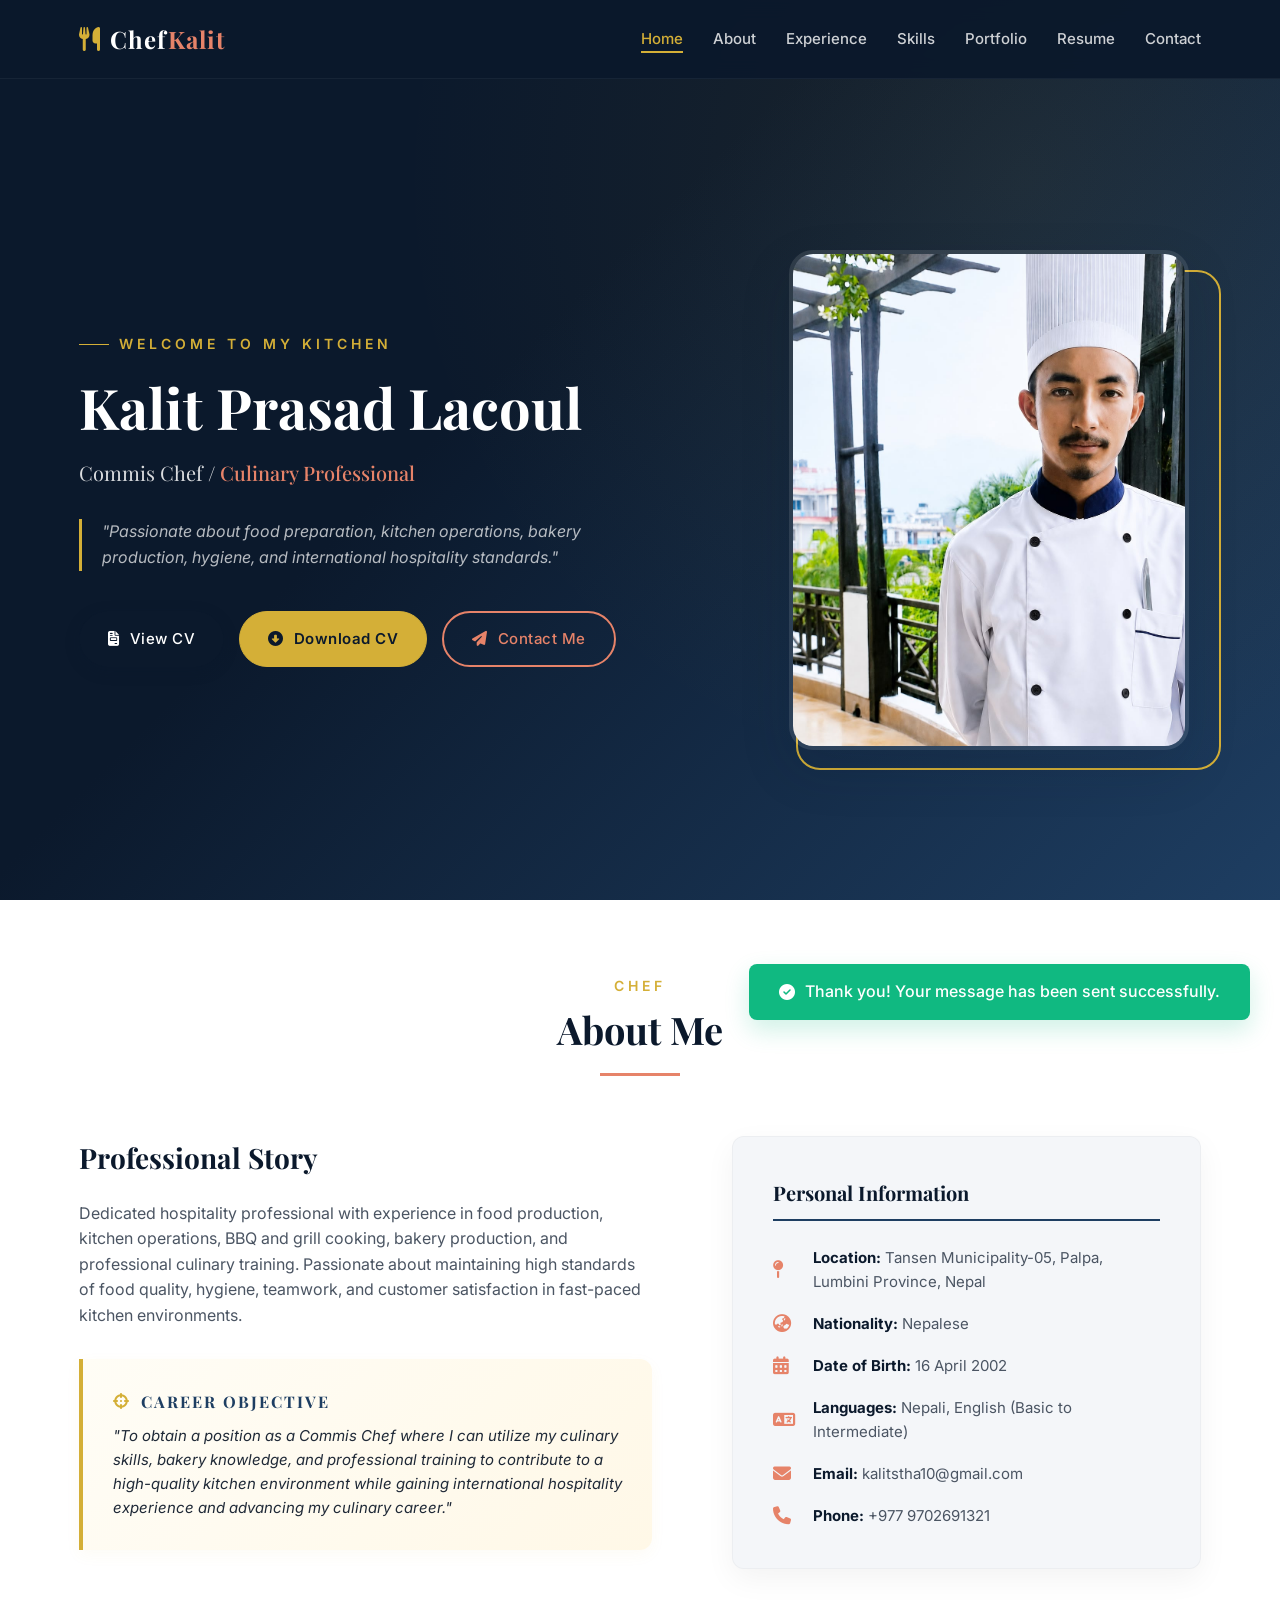
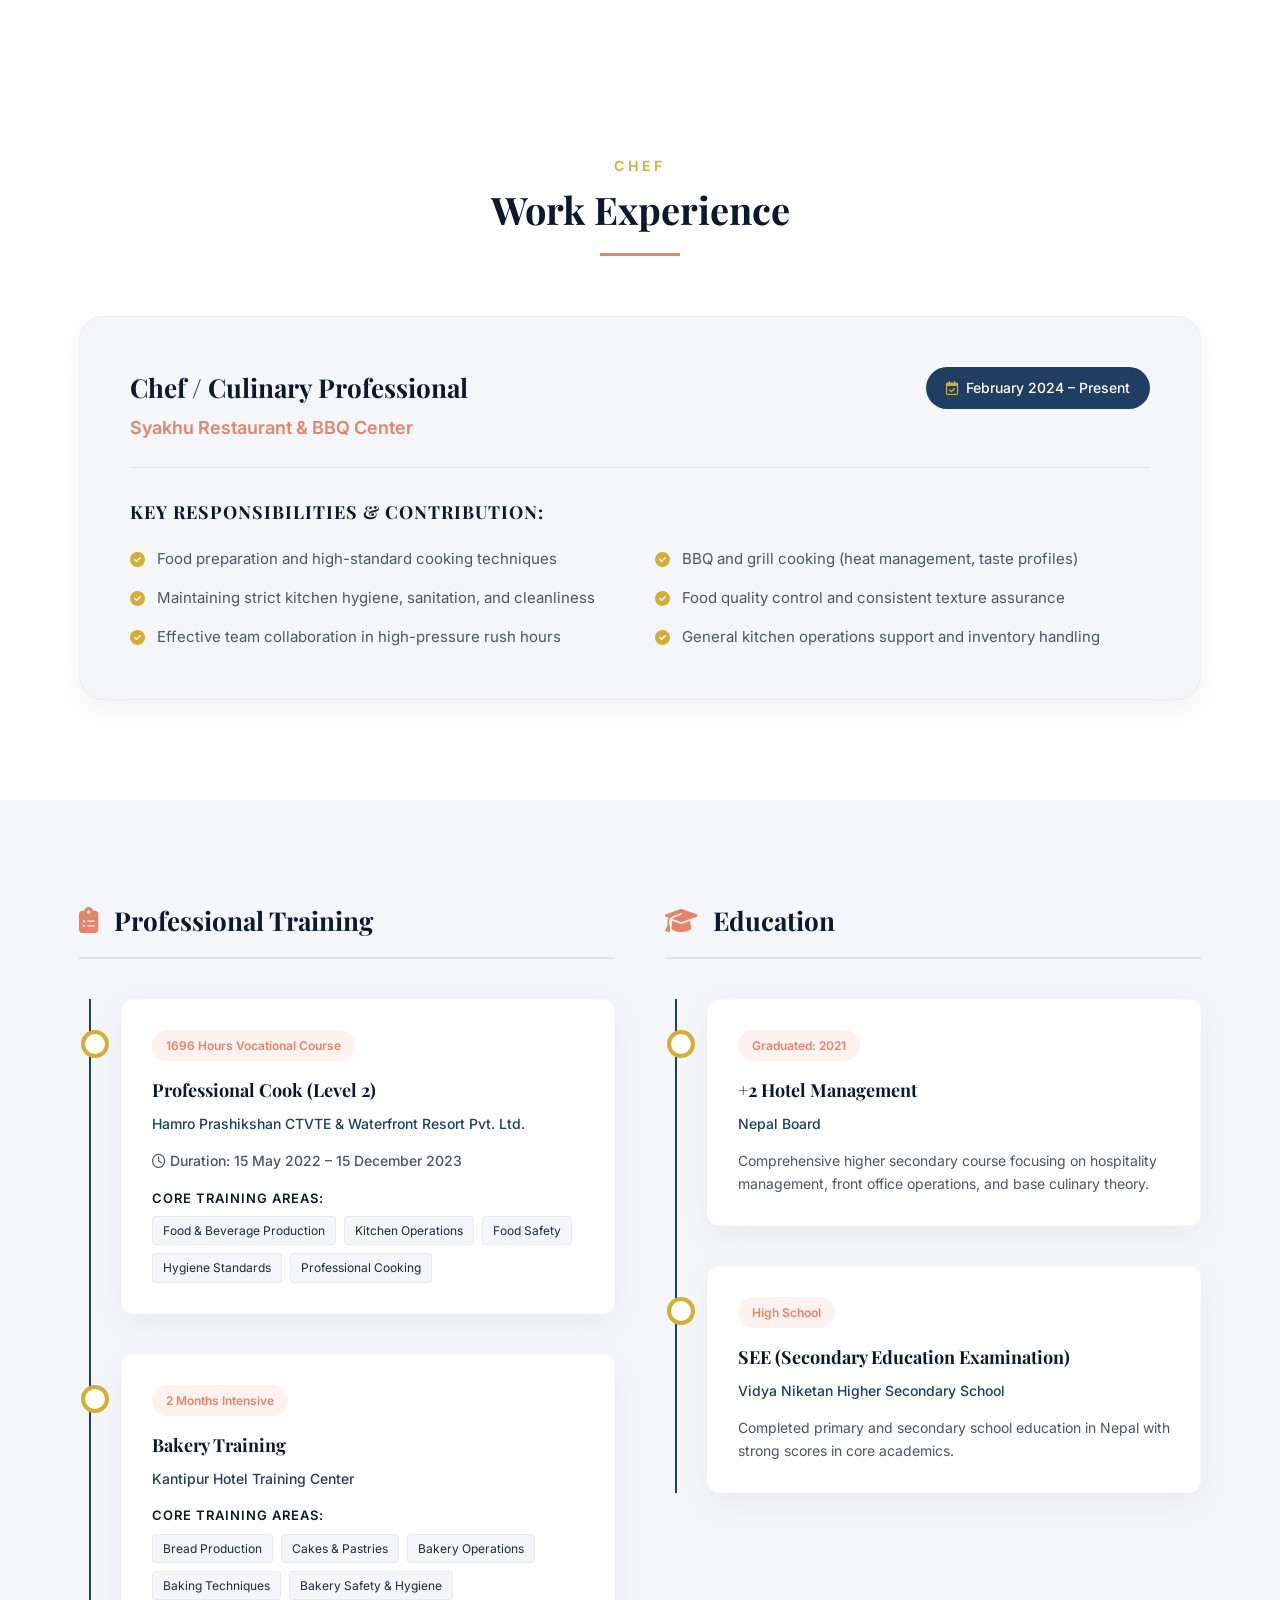
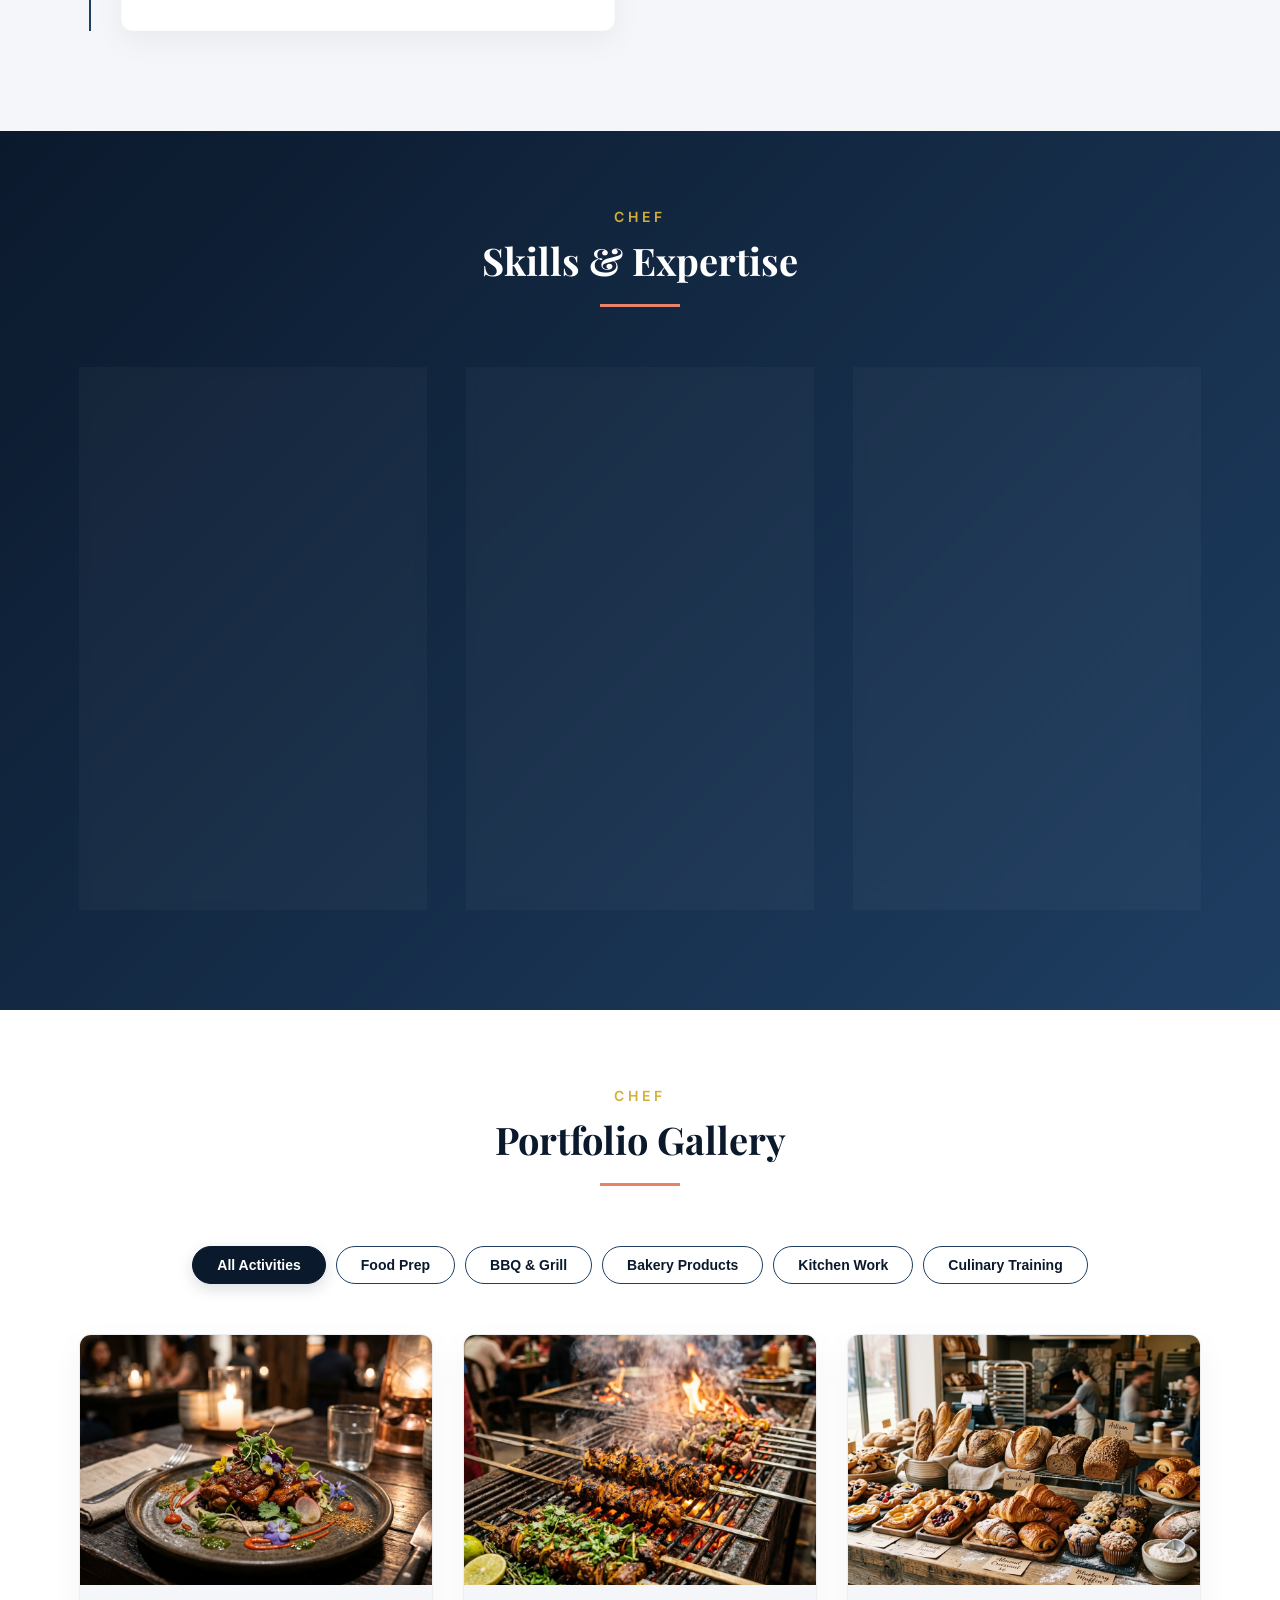
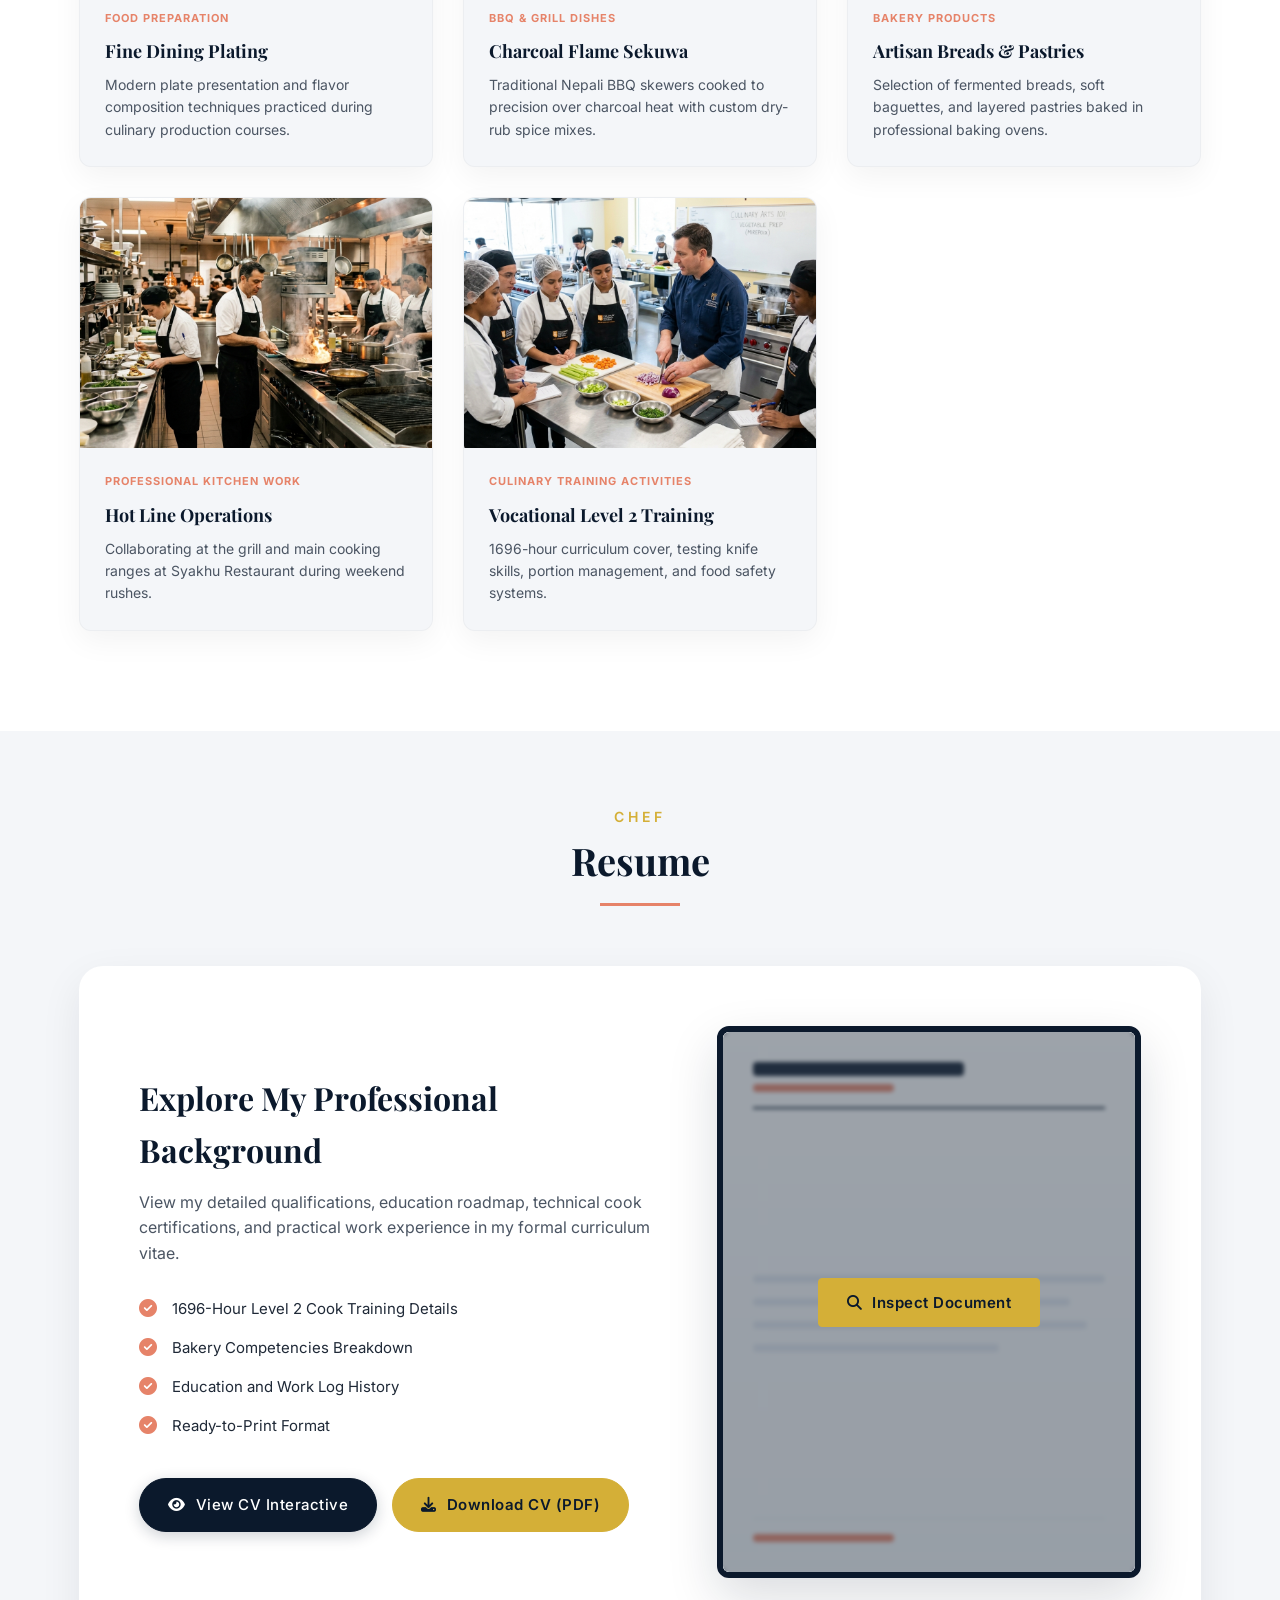
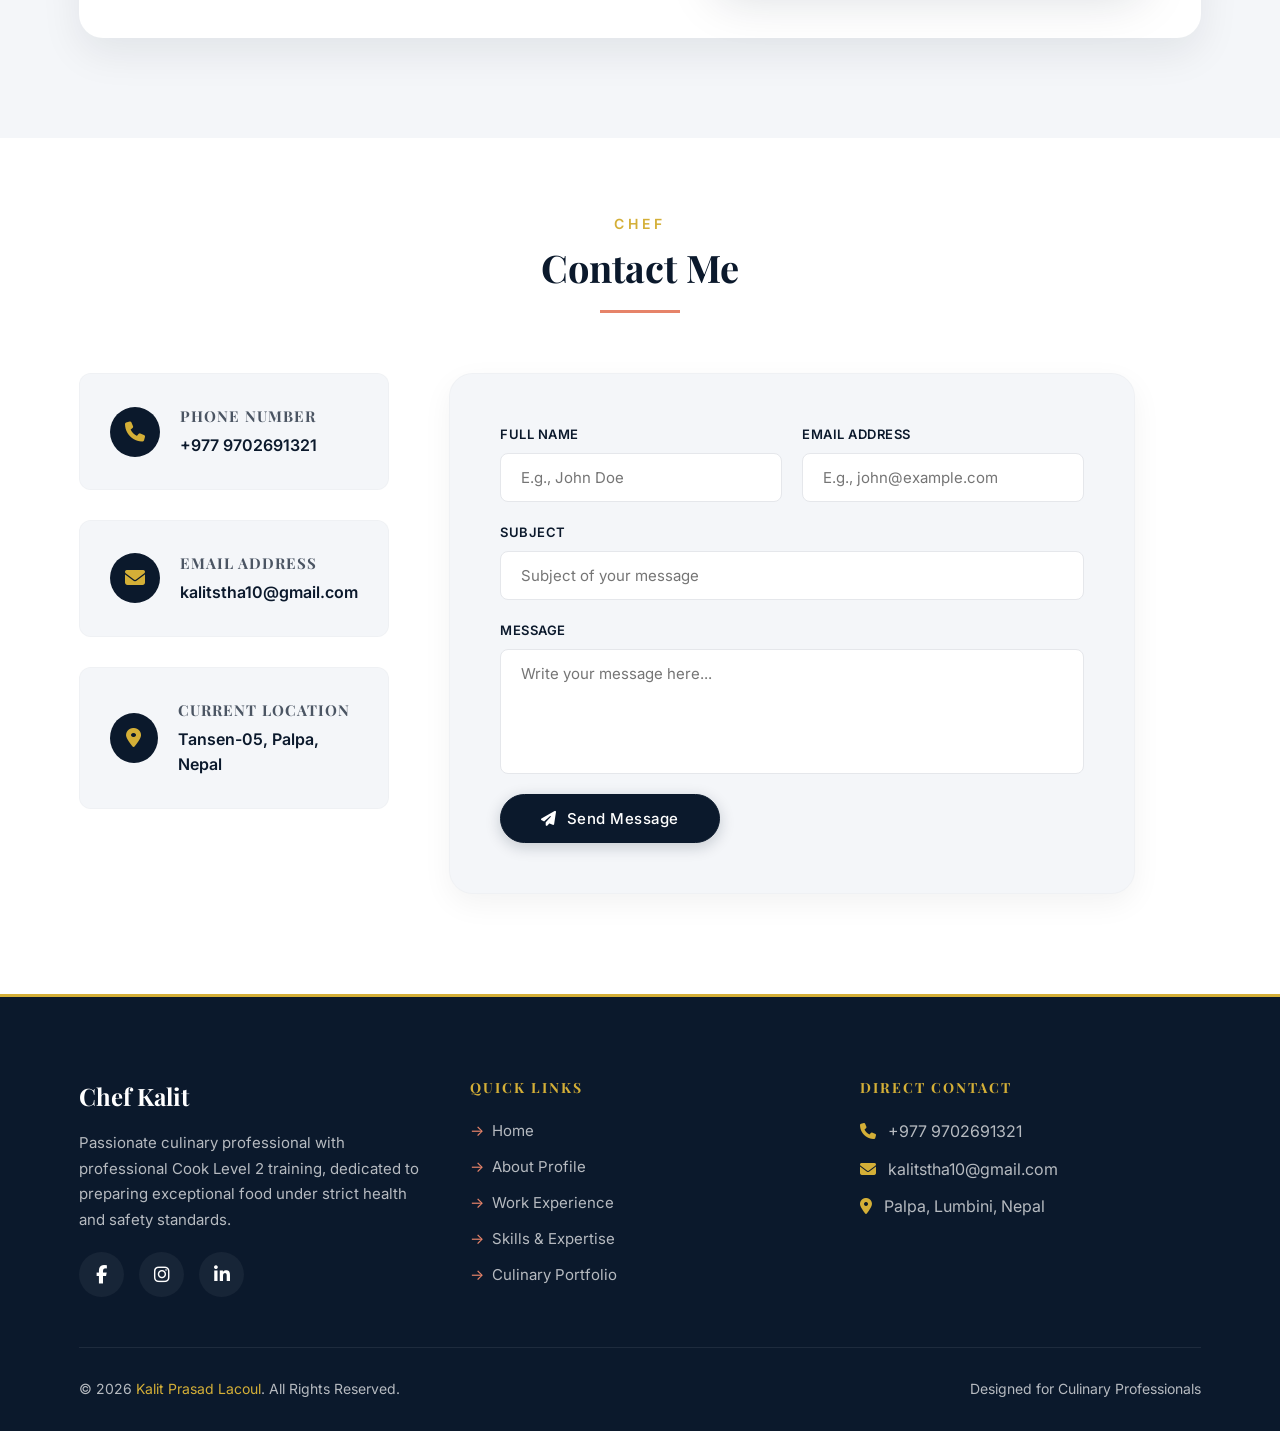
==== commit 75274e71: "Update chef portrait photo to kalit.jpeg and update references in index.html" ====
--- a/index.html
+++ b/index.html
@@ -12,7 +12,7 @@
     <!-- Open Graph for Social Sharing -->
     <meta property="og:title" content="Kalit Prasad Lacoul | Commis Chef Portfolio">
     <meta property="og:description" content="Passionate culinary professional experienced in food production, bakery operations, and kitchen safety. View portfolio and resume.">
-    <meta property="og:image" content="assets/chef_portrait.png">
+    <meta property="og:image" content="assets/kalit.jpeg">
     <meta property="og:type" content="website">
 
     <!-- Google Fonts -->
@@ -78,7 +78,7 @@
                 </div>
                 <div class="hero-img-wrapper">
                     <div class="hero-img-frame">
-                        <img src="assets/chef_portrait.png" alt="Kalit Prasad Lacoul - Commis Chef" id="chefHeroImage">
+                        <img src="assets/kalit.jpeg" alt="Kalit Prasad Lacoul - Commis Chef" id="chefHeroImage">
                     </div>
                     <div class="hero-deco-gold"></div>
                 </div>
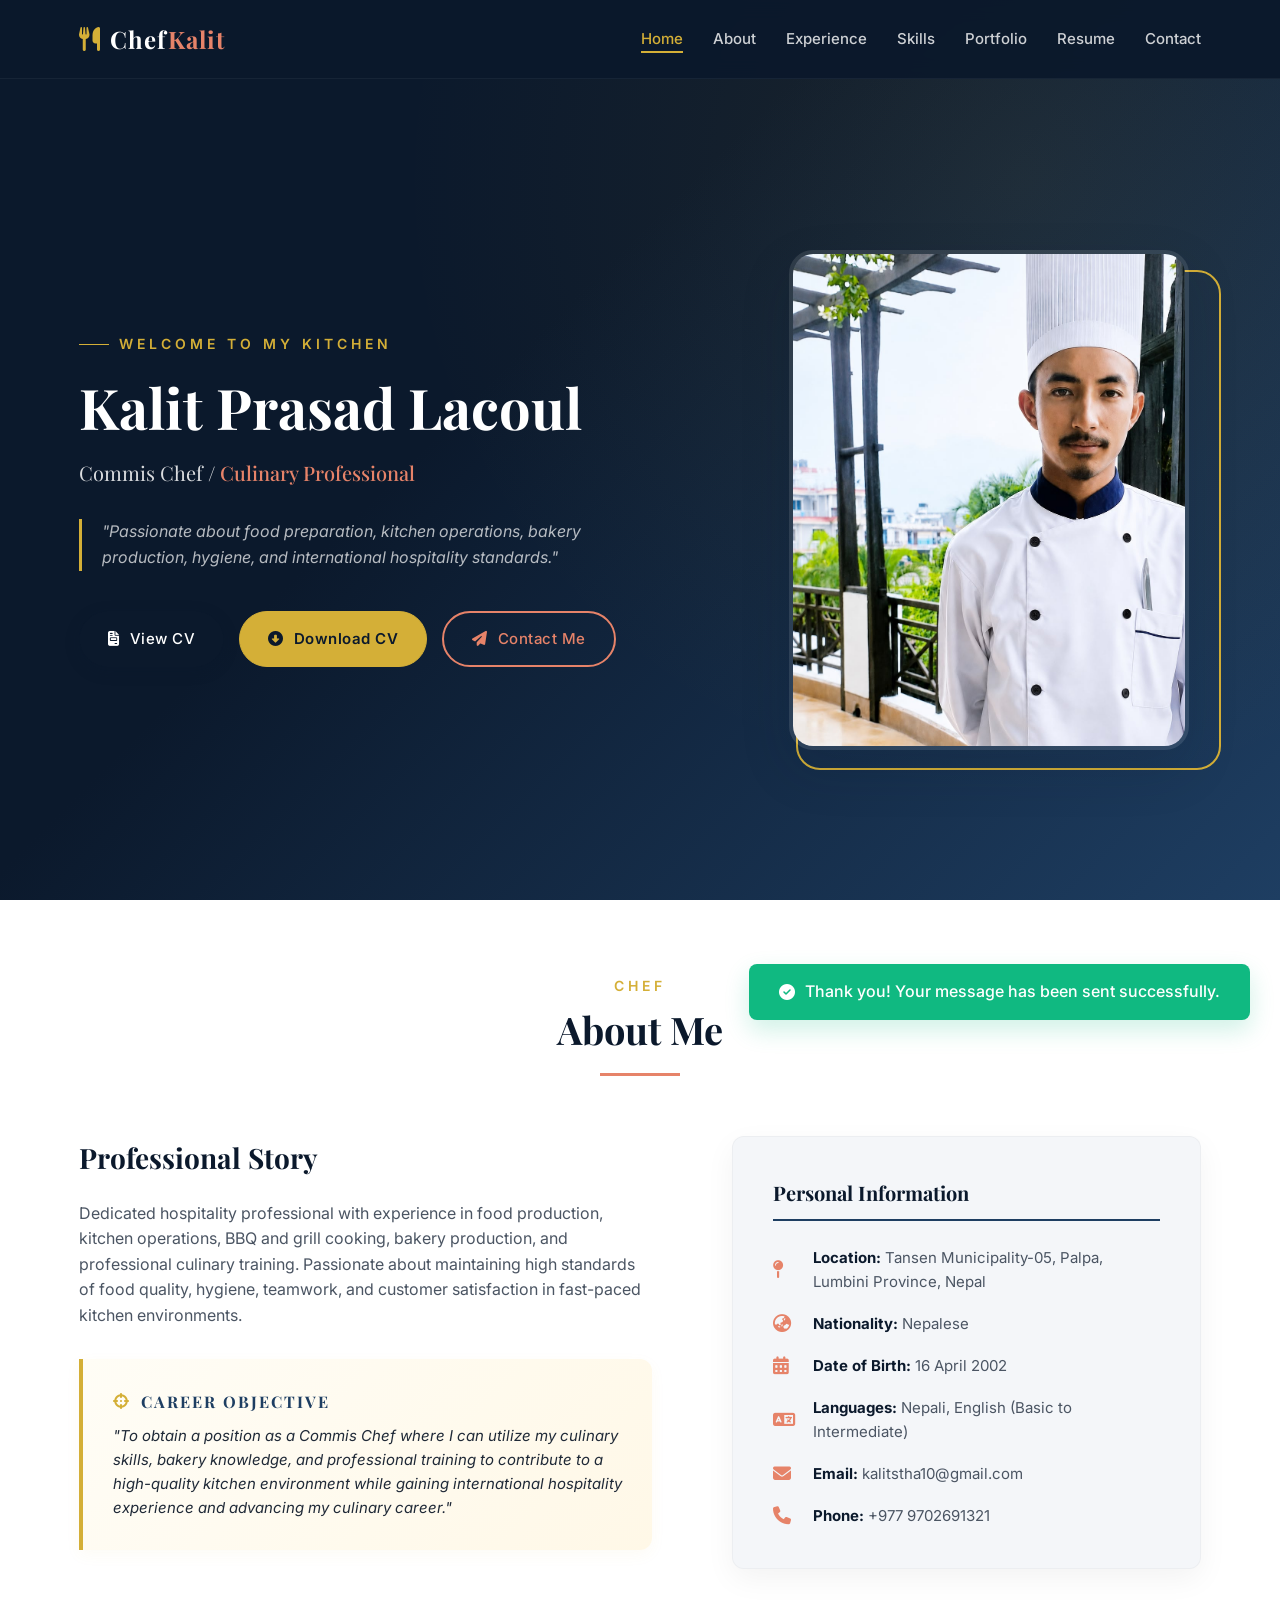
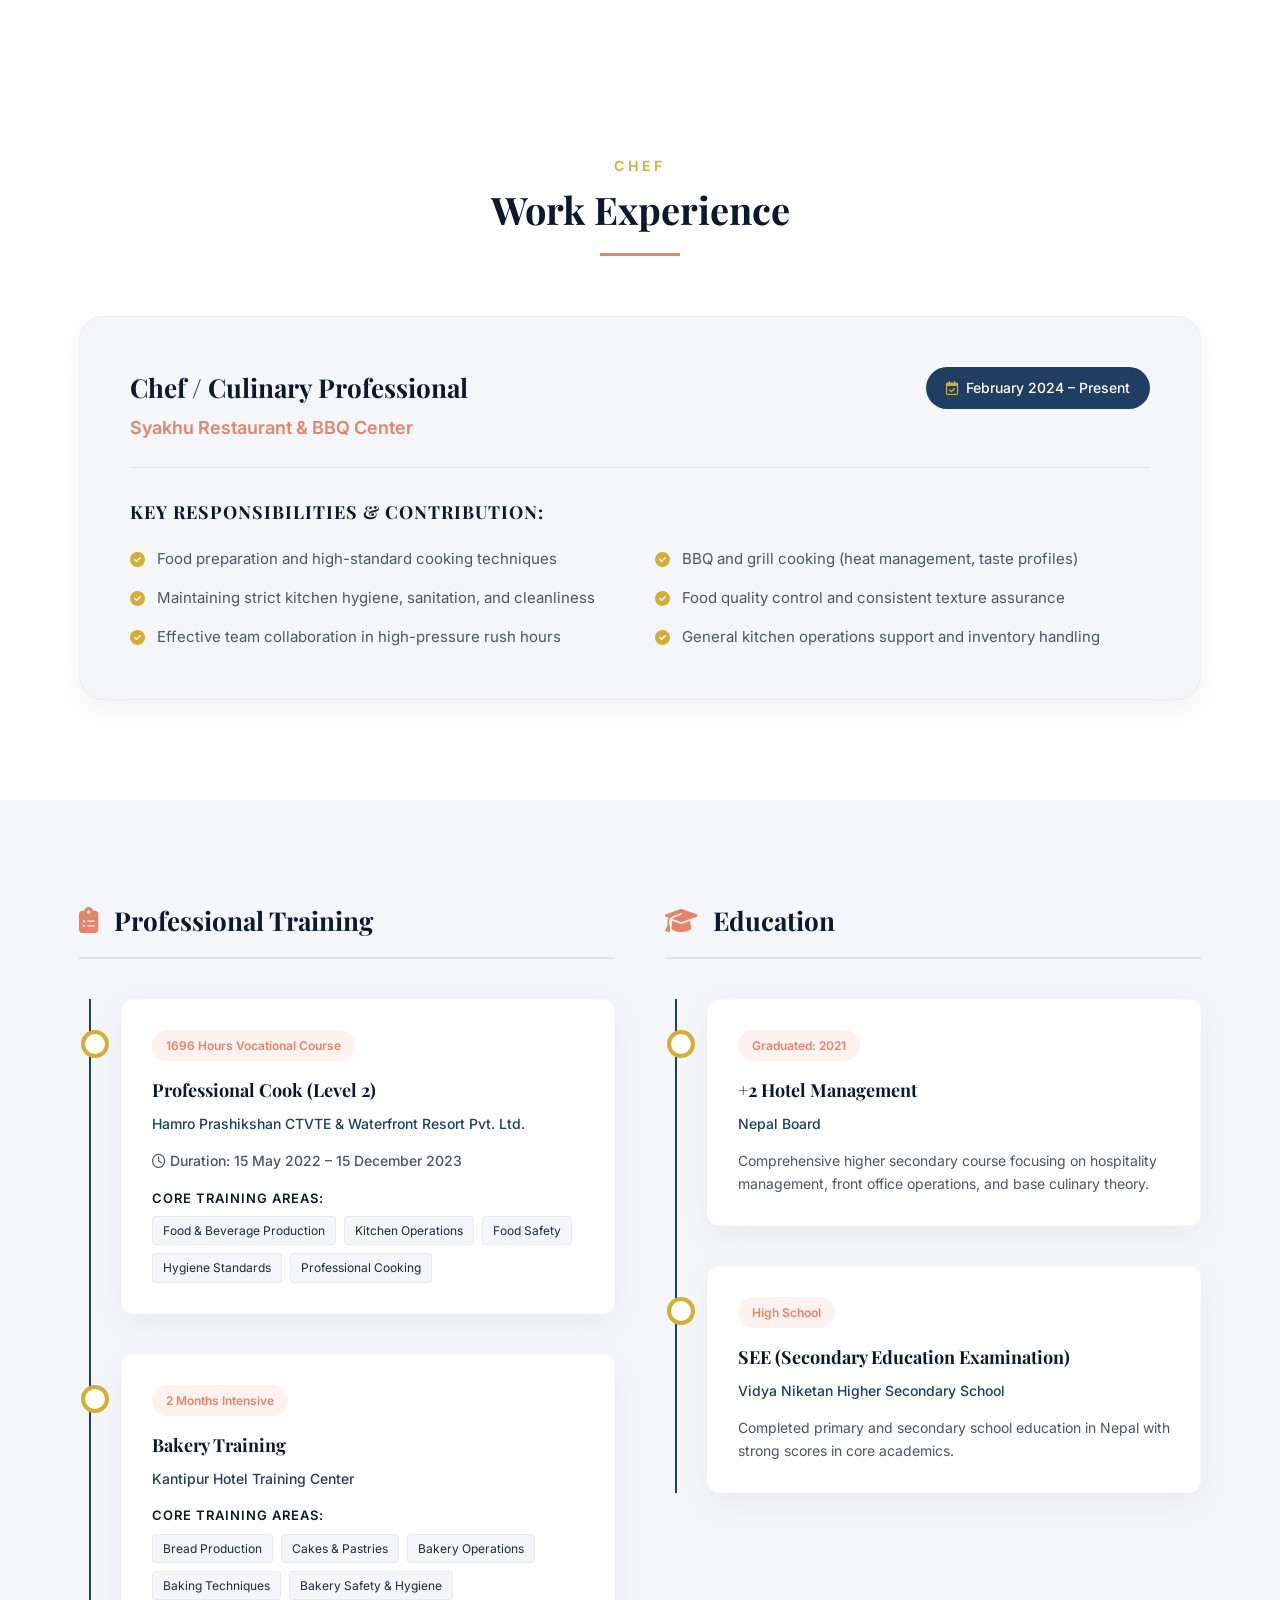
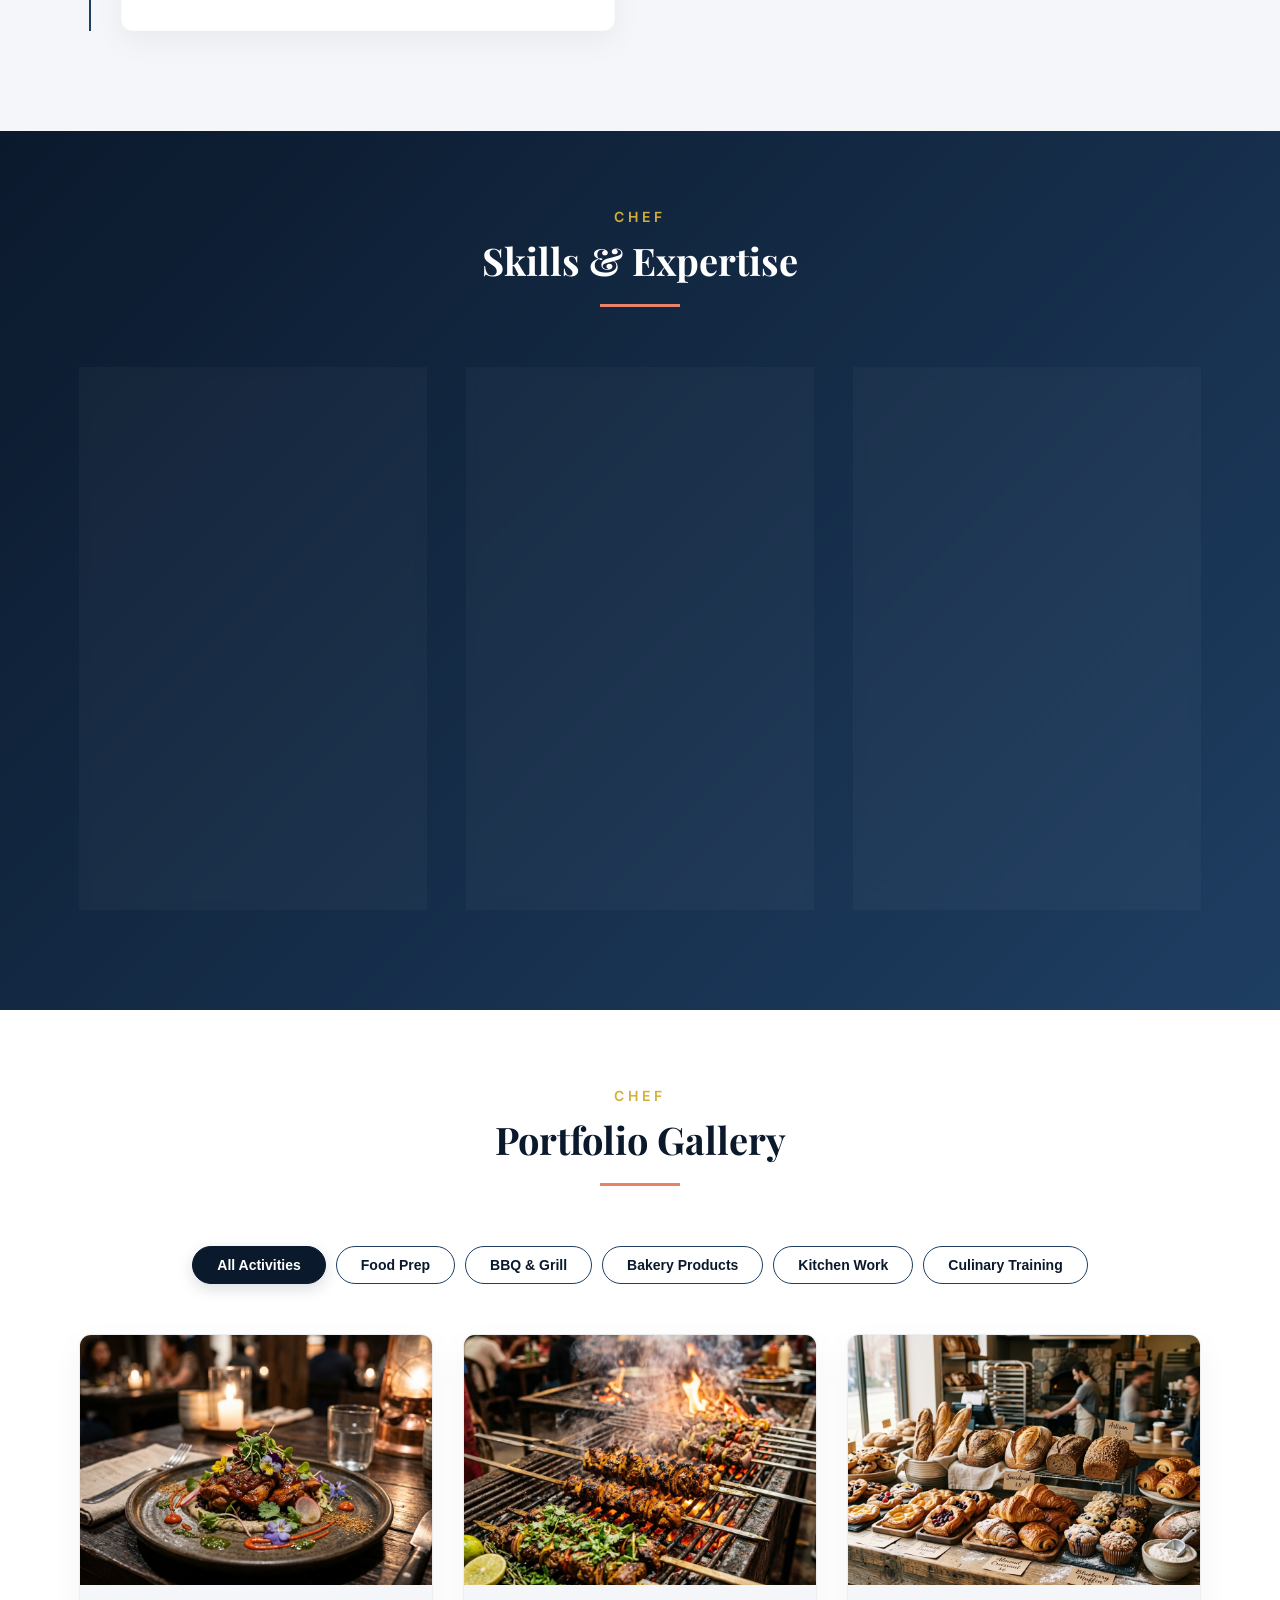
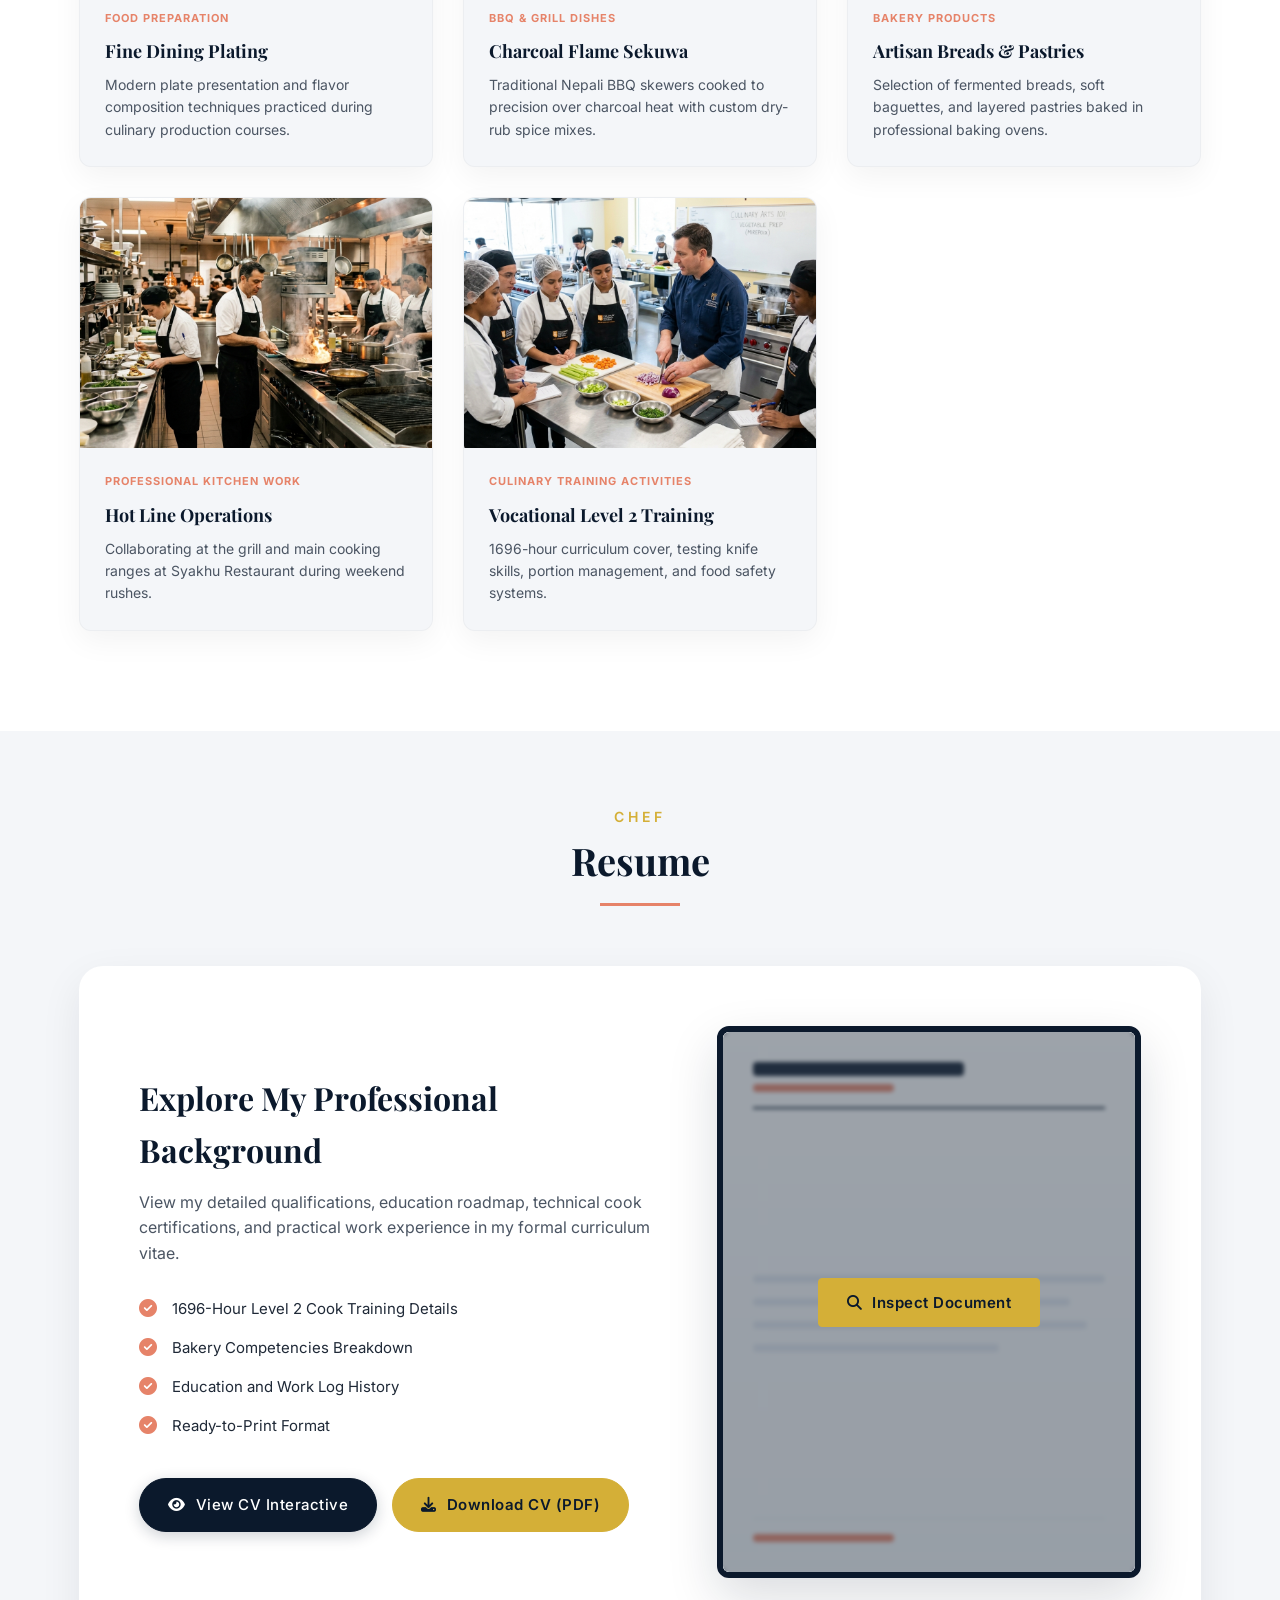
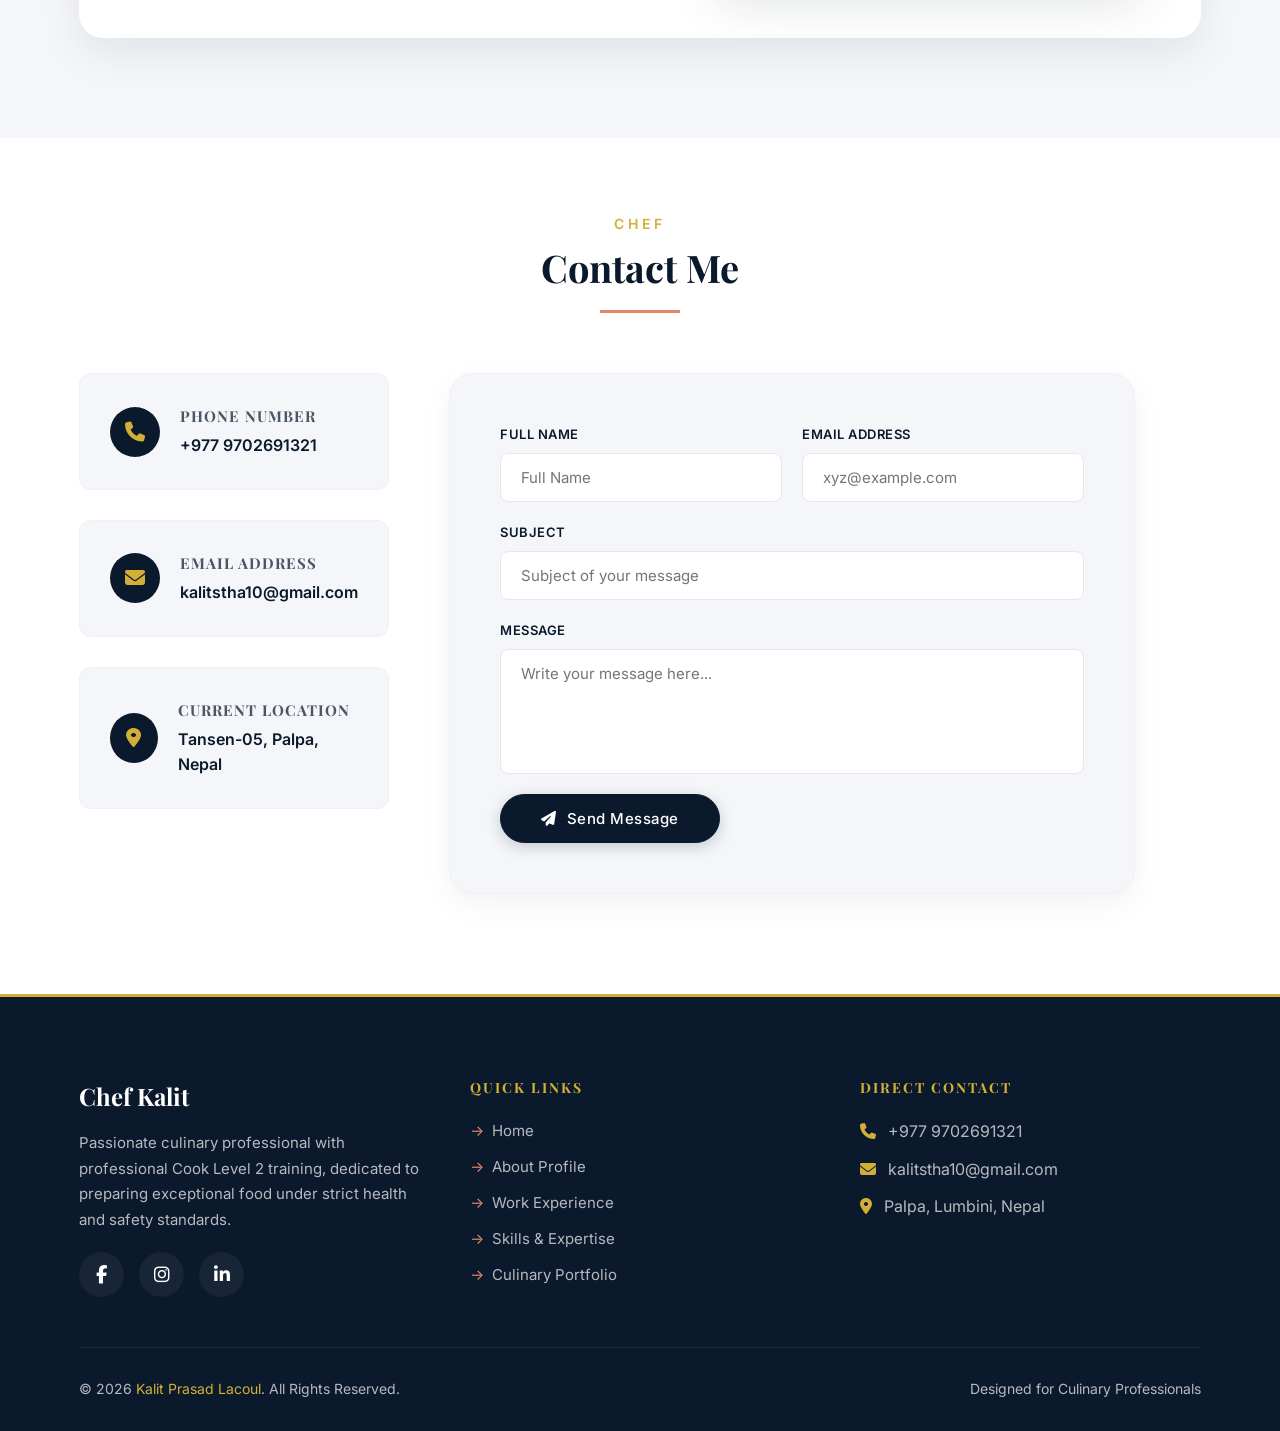
==== commit 5d495b72: "contact" ====
--- a/index.html
+++ b/index.html
@@ -543,11 +543,11 @@
                         <div class="form-row">
                             <div class="form-group">
                                 <label for="formName">Full Name</label>
-                                <input type="text" id="formName" name="name" class="form-control" placeholder="E.g., John Doe" required>
+                                <input type="text" id="formName" name="name" class="form-control" placeholder="Full Name" required>
                             </div>
                             <div class="form-group">
                                 <label for="formEmail">Email Address</label>
-                                <input type="email" id="formEmail" name="email" class="form-control" placeholder="E.g., john@example.com" required>
+                                <input type="email" id="formEmail" name="email" class="form-control" placeholder="xyz@example.com" required>
                             </div>
                         </div>
                         <div class="form-group">
